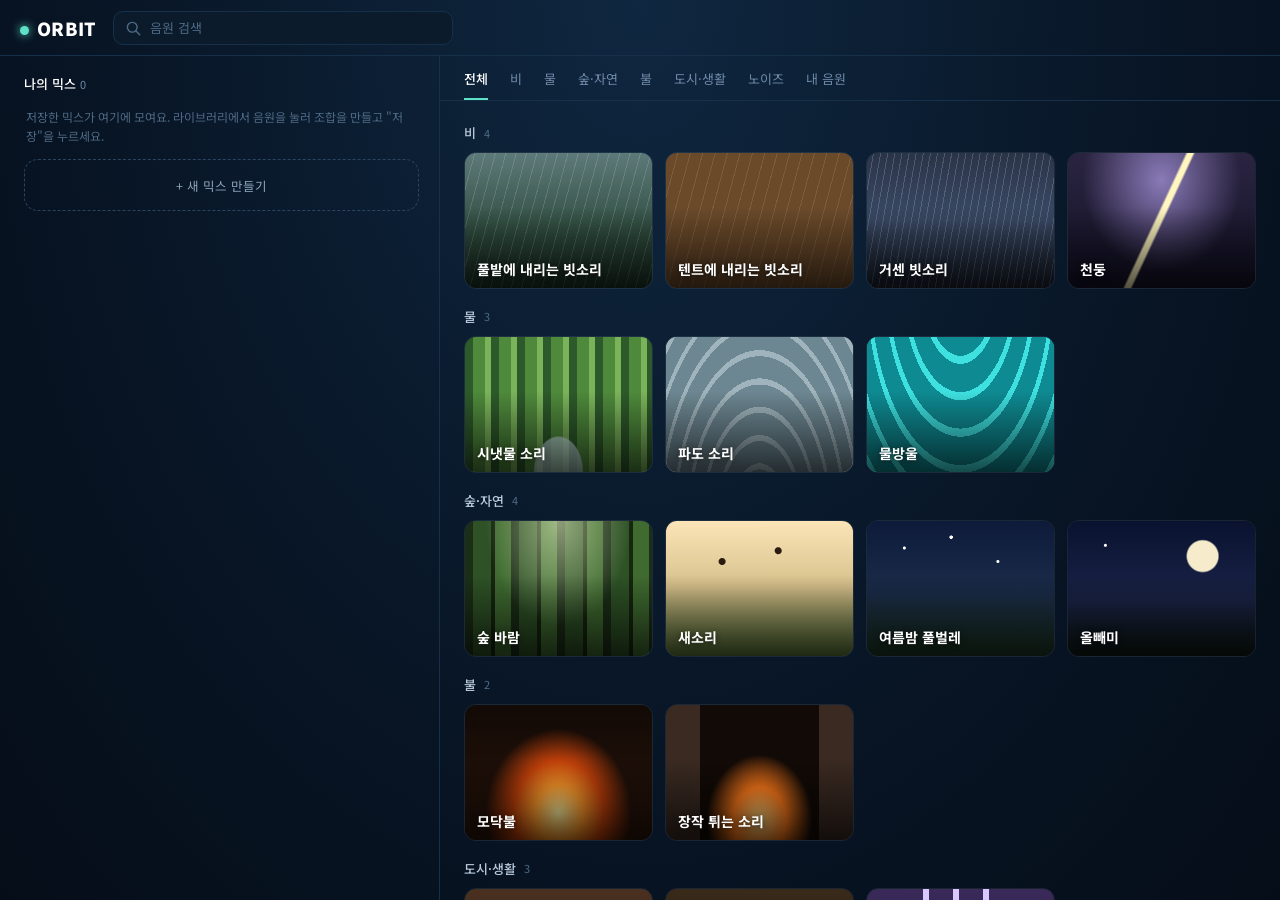
==== index.html @ 10326cd6 "ORBIT 화이트 노이즈 웹앱 첫 버전 라이브러리, 믹서(음원별 볼륨·간격·페이드·음소거), 공간 배치 시트, 믹스 저장·공유, 수면 타이머, 내 음원 올리기, 관리자 페이지, P" ====
<!doctype html>
<html lang="ko">
<head>
<meta charset="utf-8">
<meta name="viewport" content="width=device-width, initial-scale=1, viewport-fit=cover">
<title>ORBIT · 화이트 노이즈</title>
<meta name="description" content="빗소리, 파도, 모닥불 같은 소리를 섞어 나만의 집중·수면용 사운드를 만드는 앱">
<meta name="theme-color" content="#081525">
<link rel="manifest" href="manifest.webmanifest">
<link rel="icon" href="icons/icon.svg" type="image/svg+xml">
<link rel="apple-touch-icon" href="icons/icon-192.png">
<meta name="apple-mobile-web-app-capable" content="yes">
<meta name="apple-mobile-web-app-status-bar-style" content="black-translucent">
<link rel="preconnect" href="https://fonts.googleapis.com">
<link rel="stylesheet" href="https://fonts.googleapis.com/css2?family=Noto+Sans+KR:wght@400;500;700;900&display=swap">
<link rel="stylesheet" href="css/scenes.css">
<link rel="stylesheet" href="css/app.css">
</head>
<body>
<svg width="0" height="0" style="position:absolute" aria-hidden="true">
  <symbol id="v-fixed" viewBox="0 0 24 24"><path d="M3 12h18"/><circle cx="14" cy="12" r="2.6" fill="currentColor" stroke="none"/></symbol>
  <symbol id="v-range" viewBox="0 0 24 24"><path d="M3 5h18M3 19h18" stroke-dasharray="2 2.4"/><path d="M3 12c2.2-4 3.8-4 6 0s3.8 4 6 0 3.8-4 6 0"/></symbol>
  <symbol id="v-full" viewBox="0 0 24 24"><rect x="3.5" y="3.5" width="17" height="17" rx="4"/><circle cx="8.5" cy="8.5" r="1.4" fill="currentColor" stroke="none"/><circle cx="15.5" cy="15.5" r="1.4" fill="currentColor" stroke="none"/><circle cx="15.5" cy="8.5" r="1.4" fill="currentColor" stroke="none"/><circle cx="8.5" cy="15.5" r="1.4" fill="currentColor" stroke="none"/><circle cx="12" cy="12" r="1.4" fill="currentColor" stroke="none"/></symbol>
  <symbol id="i-loop" viewBox="0 0 24 24"><path d="M12 12c-2-2.6-3.5-4-5.5-4a4 4 0 0 0 0 8c2 0 3.5-1.4 5.5-4zm0 0c2 2.6 3.5 4 5.5 4a4 4 0 0 0 0-8c-2 0-3.5 1.4-5.5 4z"/></symbol>
  <symbol id="i-fixed" viewBox="0 0 24 24"><path d="M3 18h18"/><path d="M5 18V8M12 18V8M19 18V8"/></symbol>
  <symbol id="i-range" viewBox="0 0 24 24"><path d="M3 6v12M21 6v12" stroke-dasharray="2 2.4"/><path d="M7 18v-8M10.5 18v-11M16 18v-7"/><path d="M5 18h14"/></symbol>
  <symbol id="i-full" viewBox="0 0 24 24"><path d="M3 7h3.5c3 0 4.5 10 7.5 10H21M3 17h3.5c1.4 0 2.4-2 3.3-4.2M14.2 11.2C15 9 16 7 17.5 7H21"/><path d="M18 4l3 3-3 3M18 14l3 3-3 3"/></symbol>
  <symbol id="f-in" viewBox="0 0 24 24"><path d="M3 19L19 5v14z"/></symbol>
  <symbol id="f-out" viewBox="0 0 24 24"><path d="M5 5l16 14H5z"/></symbol>
  <symbol id="ic-mute" viewBox="0 0 24 24"><path d="M4 9h4l5-4v14l-5-4H4z"/><path d="M17 9l5 6M22 9l-5 6"/></symbol>
  <symbol id="ic-search" viewBox="0 0 24 24"><circle cx="11" cy="11" r="6.5"/><path d="M16 16l5 5"/></symbol>
  <symbol id="ic-list" viewBox="0 0 24 24"><path d="M4 6h16M4 12h16M4 18h10"/></symbol>
</svg>

<header class="top">
  <div class="logo"><i></i>ORBIT</div>
  <label class="search"><svg class="ico"><use href="#ic-search"/></svg><input id="search" type="search" placeholder="음원 검색" autocomplete="off"></label>
</header>
<nav class="pager" id="pager">
  <button data-page="0">나의 믹스</button>
  <button data-page="1" class="on">라이브러리</button>
</nav>
<main id="main">
  <section id="left" class="pane"></section>
  <section id="right" class="pane">
    <div class="tabs" id="tabs"></div>
    <div class="lib" id="lib"></div>
  </section>
</main>
<div id="toast" class="toast" role="status"></div>
<div id="modal" class="modal" hidden></div>
<input type="file" id="file" accept="audio/*" multiple hidden>
<script type="module" src="js/main.js"></script>
</body>
</html>
---- css/scenes.css ----
/* Placeholder artwork drawn with CSS gradients.
   Each sound points to one of these with "scene" in sounds/manifest.json.
   When a sound has an "image", the photo is shown instead. */
.scene{background-color:#1a2a3a;background-size:cover;background-position:center}
.s-rain{background:repeating-linear-gradient(105deg,#ffffff00 0 9px,#ffffff22 9px 10px),linear-gradient(#5d7a7a,#2f4d3f 60%,#1d3326)}
.s-tent{background:repeating-linear-gradient(105deg,#ffffff00 0 11px,#ffffff1a 11px 12px),conic-gradient(from 180deg at 50% 0%,#6b4a2a 0 150deg,#b8c4c0 150deg 210deg,#6b4a2a 210deg)}
.s-storm{background:repeating-linear-gradient(100deg,#ffffff00 0 6px,#ffffff2a 6px 7px),linear-gradient(#2a3448,#3a4a66 50%,#1a2230)}
.s-thunder{background:linear-gradient(115deg,transparent 47%,#fff6c0 48% 50%,transparent 51%),radial-gradient(ellipse at 50% 20%,#8a7ab8,transparent 60%),linear-gradient(#2a2440,#141228)}
.s-stream{background:radial-gradient(ellipse at 50% 100%,#cfe8f0aa 0 18%,transparent 19%),repeating-linear-gradient(90deg,#2d5a2a 0 8px,#4f8a3c 8px 20px,#7bb35a 20px 26px)}
.s-wave{background:repeating-radial-gradient(ellipse at 50% 140%,#9fb4bc 0 3px,#6d8792 3px 14px),linear-gradient(#a9bcc4,#6d8792)}
.s-under{background:repeating-radial-gradient(ellipse at 50% -40%,#3ee0e0 0 4px,#0e8a92 4px 18px),linear-gradient(#18c4c4,#064c5a)}
.s-forest{background:radial-gradient(ellipse at 50% 0%,#f4ffd088,transparent 55%),repeating-linear-gradient(90deg,#1b2f17 0 8px,#2e5226 8px 26px,#16260f 26px 30px,#3f6b30 30px 46px)}
.s-birds{background:radial-gradient(circle at 30% 30%,#2a1a10 0 3px,transparent 4px),radial-gradient(circle at 60% 22%,#2a1a10 0 3px,transparent 4px),linear-gradient(#fbe5b8,#d6c08a 50%,#5b7a3a)}
.s-cricket{background:radial-gradient(circle at 20% 20%,#fff 0 1px,transparent 2px),radial-gradient(circle at 70% 30%,#fff 0 1px,transparent 2px),radial-gradient(circle at 45% 12%,#fff 0 1.5px,transparent 2px),linear-gradient(#0e1a3a,#1b2d4a 55%,#1e3a24)}
.s-night{background:radial-gradient(circle at 72% 26%,#f6eccc 0 9%,transparent 10%),radial-gradient(circle at 20% 18%,#fff 0 1px,transparent 2px),linear-gradient(#0a1230,#1a2448 60%,#0e1a14)}
.s-fire{background:radial-gradient(ellipse at 50% 80%,#fff2a0 0,#ff9a2a 18%,#c0400a 34%,transparent 55%),linear-gradient(#120a06,#2a140a)}
.s-fireplace{background:radial-gradient(ellipse at 50% 85%,#ffd27a 0,#ff7a1a 20%,transparent 40%),linear-gradient(90deg,#3a2a22 0 18%,#120a06 18% 82%,#3a2a22 82%)}
.s-cafe{background:radial-gradient(circle at 20% 30%,#ffcf8a88 0 8px,transparent 10px),radial-gradient(circle at 75% 25%,#ffb36a88 0 12px,transparent 14px),radial-gradient(circle at 55% 45%,#ffe0a888 0 6px,transparent 8px),linear-gradient(#4a3020,#2a1a10)}
.s-clock{background:radial-gradient(circle at 50% 48%,#f2ead8 0 26%,#6a4a2a 27% 30%,transparent 31%),linear-gradient(#3a2a1a,#1a120a)}
.s-chime{background:linear-gradient(90deg,transparent 30%,#d8c8ff 30% 33%,transparent 33% 46%,#d8c8ff 46% 49%,transparent 49% 62%,#d8c8ff 62% 65%,transparent 65%) 0 0/100% 70% no-repeat,linear-gradient(#3a2a5a,#1a1430)}
.s-white{background:repeating-conic-gradient(#ddd 0 25%,#aaa 0 50%) 0 0/3px 3px}
.s-pink{background:repeating-conic-gradient(#e8b4c0 0 25%,#b07a8a 0 50%) 0 0/4px 4px}
.s-brown{background:repeating-conic-gradient(#8a6040 0 25%,#5a3a20 0 50%) 0 0/5px 5px}
.s-mine{background:radial-gradient(circle at 70% 30%,#5ee1c655,transparent 50%),repeating-linear-gradient(90deg,#5ee1c622 0 2px,transparent 2px 9px),linear-gradient(#123a44,#0a1a24)}
---- css/app.css ----
:root{
  --acc:#5ee1c6;--bg:#06101c;--panel:#0b1b2c;--panel2:#0f2236;--line:#16304a;--line2:#2a4560;
  --txt:#dbe7f5;--mut:#6f8aa8;--dim:#4e6a85;--white:#fff;--danger:#ff8a8a;
  --left:440px;
}
*{box-sizing:border-box;margin:0;padding:0}
html,body{height:100%}
body{font-family:'Noto Sans KR',system-ui,-apple-system,'Apple SD Gothic Neo',sans-serif;background:radial-gradient(ellipse at 50% 0%,#0f2740 0,#081525 60%,#050d18 100%) fixed,#050d18;color:var(--txt);-webkit-font-smoothing:antialiased;display:flex;flex-direction:column;height:100dvh;overflow:hidden;-webkit-tap-highlight-color:transparent}
button{font:inherit;color:inherit;background:none;border:none;cursor:pointer}
input{font:inherit;color:inherit}
.ico{width:18px;height:18px;stroke:currentColor;fill:none;stroke-width:1.9;stroke-linecap:round;stroke-linejoin:round;flex:none}
:focus-visible{outline:2px solid var(--acc);outline-offset:2px}

/* header */
.top{height:56px;flex:none;display:flex;align-items:center;gap:16px;padding:0 20px;border-bottom:1px solid var(--line);padding-top:env(safe-area-inset-top)}
.logo{font-weight:900;font-size:18px;color:#fff;letter-spacing:.02em;white-space:nowrap}
.logo i{display:inline-block;width:9px;height:9px;border-radius:50%;background:var(--acc);box-shadow:0 0 10px var(--acc);margin-right:8px;vertical-align:1px}
.search{flex:1;max-width:340px;height:34px;border-radius:10px;background:var(--panel);border:1px solid var(--line);display:flex;align-items:center;gap:8px;padding:0 10px;color:var(--dim)}
.search input{flex:1;min-width:0;background:none;border:none;outline:none;font-size:13px;color:var(--txt)}
.search input::placeholder{color:var(--dim)}

/* layout */
.pager{display:none}
#main{flex:1;min-height:0;display:grid;grid-template-columns:var(--left) 1fr}
.pane{min-height:0;min-width:0;position:relative}
#left{border-right:1px solid var(--line);overflow:hidden}
#right{display:flex;flex-direction:column}

/* library */
.tabs{display:flex;gap:22px;padding:0 24px;border-bottom:1px solid var(--line);overflow-x:auto;scrollbar-width:none;flex:none}
.tabs::-webkit-scrollbar{display:none}
.tabs button{font-size:13px;color:var(--mut);padding:13px 0 10px;border-bottom:2px solid transparent;white-space:nowrap}
.tabs button.on{color:#fff;border-color:var(--acc);font-weight:500}
.lib{flex:1;overflow-y:auto;padding:4px 24px 80px;scroll-behavior:smooth}
.sec{font-size:13px;color:#b8c9db;font-weight:500;margin:18px 0 10px;display:flex;align-items:center;gap:8px;scroll-margin-top:8px}
.sec small{color:var(--dim);font-weight:400;font-size:11px}
.grid{display:grid;grid-template-columns:repeat(auto-fill,minmax(170px,1fr));gap:12px}
.card{aspect-ratio:1.38;border-radius:12px;position:relative;overflow:hidden;border:1px solid #ffffff14;text-align:left;transition:transform .12s}
.card:active{transform:scale(.97)}
.card .art,.card img{position:absolute;inset:0;width:100%;height:100%;object-fit:cover}
.card::after{content:'';position:absolute;inset:0;background:linear-gradient(transparent 40%,#000a);pointer-events:none}
.card .nm{position:absolute;left:12px;right:10px;bottom:10px;font-size:14px;font-weight:700;color:#fff;text-shadow:0 1px 6px #0009;line-height:1.3;z-index:2}
.card.in{outline:2px solid var(--acc);outline-offset:-2px}
.card .ck{position:absolute;right:8px;top:8px;width:22px;height:22px;border-radius:50%;background:var(--acc);color:#06101c;font-size:12px;font-weight:900;display:none;align-items:center;justify-content:center;z-index:3}
.card.in .ck{display:flex}
.card .del{position:absolute;left:8px;top:8px;width:22px;height:22px;border-radius:50%;background:#06101caa;color:#fff;font-size:11px;z-index:3;display:flex;align-items:center;justify-content:center;border:1px solid #fff4}
.card.add{border:1.5px dashed var(--line2);background:var(--panel);display:flex;align-items:center;justify-content:center;flex-direction:column;gap:4px;color:var(--mut);font-size:12px;text-align:center}
.card.add::after{display:none}
.card.add b{font-size:24px;font-weight:300}
.card.loading .nm::after{content:' …'}
.libempty{color:var(--dim);font-size:13px;padding:30px 0}

/* left: mixes */
.mixes{height:100%;overflow-y:auto;padding:18px 20px 30px 24px}
.mixes .hh{display:flex;justify-content:space-between;align-items:center;font-size:13px;color:#fff;font-weight:500;margin-bottom:12px}
.mixes .hh small{color:var(--mut);font-weight:400;font-size:11px}
.mixes .hh button{font-size:12px;color:var(--mut)}
.mixes .hh button.on{color:var(--acc)}
.nowbar{display:flex;align-items:center;gap:10px;padding:10px 12px;border-radius:12px;background:#0f2a30;border:1px solid var(--acc);margin-bottom:14px;font-size:13px;color:#fff;width:100%;text-align:left}
.nowbar .eq{display:flex;gap:2px;align-items:flex-end;height:14px}
.nowbar .eq i{width:3px;background:var(--acc);border-radius:2px;animation:eq 1s infinite ease-in-out}
.nowbar .eq i:nth-child(2){animation-delay:-.3s}.nowbar .eq i:nth-child(3){animation-delay:-.6s}
@keyframes eq{0%,100%{height:4px}50%{height:14px}}
.nowbar span{flex:1;min-width:0;overflow:hidden;text-overflow:ellipsis;white-space:nowrap}
.nowbar small{color:var(--acc);font-size:11px}
.mx{position:relative;height:98px;border-radius:14px;overflow:hidden;margin-bottom:10px;border:1px solid #ffffff14;display:block;width:100%;text-align:left}
.mx .bgl{position:absolute;inset:0}
.mx::after{content:'';position:absolute;inset:0;background:linear-gradient(90deg,#050d18ee 0,#050d18aa 45%,#050d1833 100%)}
.mx .in{position:relative;z-index:2;height:100%;padding:13px 14px;display:flex;flex-direction:column}
.mx b{font-size:15px;color:#fff;font-weight:700;padding-right:60px}
.mx small{font-size:11px;color:#c8d6e6;margin-top:2px}
.mx .ths{margin-top:auto;display:flex}
.mx .ths i{width:24px;height:24px;border-radius:50%;border:2px solid #0b1b2c;margin-left:-7px;display:block}
.mx .ths i:first-child{margin-left:0}
.mx .play{position:absolute;right:14px;top:50%;transform:translateY(-50%);width:42px;height:42px;border-radius:50%;background:#ffffff22;border:1px solid #ffffff55;z-index:3;display:flex;align-items:center;justify-content:center}
.mx .play::after{content:'';border-left:13px solid #fff;border-top:8px solid transparent;border-bottom:8px solid transparent;margin-left:3px}
.mx.last{outline:2px solid var(--acc);outline-offset:-2px}
.mx.last .play{background:var(--acc);border-color:var(--acc)}
.mx.last .play::after{border-left-color:#06101c}
.mx .tag{position:absolute;right:12px;top:8px;z-index:3;font-size:9.5px;color:var(--acc);background:#06101caa;padding:2px 7px;border-radius:999px}
.mx .rm{position:absolute;right:12px;top:50%;transform:translateY(-50%);z-index:4;background:#3a1a1a;color:var(--danger);border:1px solid var(--danger);border-radius:8px;padding:8px 10px;font-size:12px}
.newmix{width:100%;height:52px;border-radius:14px;border:1.5px dashed var(--line2);display:flex;align-items:center;justify-content:center;font-size:12.5px;color:#8ea4bb;margin-top:4px}
.hint{font-size:12px;color:var(--dim);line-height:1.6;margin:14px 2px}

/* left: player */
.player{position:relative;height:100%;overflow:hidden}
.pl-bg{position:absolute;inset:0;transition:opacity .6s}
.pl-bg .scene{position:absolute;inset:-10%;filter:saturate(1.1)}
.pl-bg .shade{position:absolute;inset:0;background:linear-gradient(#050d18aa 0,#050d1844 22%,#050d1888 45%,#050d18ee 100%)}
.pl-in{position:relative;z-index:2;height:100%;display:flex;flex-direction:column;padding:16px 20px 0 24px}
.pl-top{display:flex;align-items:center;gap:8px;flex:none}
.pl-top .sp{flex:1}
.chip{font-size:12px;padding:7px 13px;border-radius:9px;background:#06101c99;color:#fff;border:1px solid #ffffff2a;backdrop-filter:blur(6px);-webkit-backdrop-filter:blur(6px);display:inline-flex;align-items:center;gap:6px}
.chip.w{background:#fff;color:#06101c;font-weight:700;border-color:#fff}
.chip .ico{width:15px;height:15px}
.pl-title{display:flex;align-items:center;gap:14px;margin:16px 0 14px;flex:none}
.pb{width:58px;height:58px;border-radius:50%;background:var(--acc);display:flex;align-items:center;justify-content:center;box-shadow:0 0 30px #5ee1c677;flex:none}
.pb::after{content:'';border-left:18px solid #06101c;border-top:11px solid transparent;border-bottom:11px solid transparent;margin-left:5px}
.pb.on::after{width:16px;height:20px;border:0;border-left:5px solid #06101c;border-right:5px solid #06101c;margin:0;box-sizing:border-box}
.pl-title .ttl{flex:1;min-width:0}
.pl-title .ttl input{width:100%;background:none;border:none;outline:none;font-size:22px;font-weight:700;color:#fff;text-shadow:0 2px 10px #000a;padding:0;border-bottom:1px dashed transparent}
.pl-title .ttl input:focus{border-bottom-color:#ffffff55}
.pl-title .ttl small{display:block;font-size:11.5px;color:#c8d6e6;margin-top:2px}
.pl-title .tm{text-align:right;font-size:10px;color:#c8d6e6;line-height:1.3;flex:none}
.pl-title .tm b{display:block;font-family:'JetBrains Mono',ui-monospace,monospace;font-size:19px;color:#fff;font-weight:500}
.pl-title .tm.off b{font-size:13px;color:#c8d6e6;font-family:inherit}
.tracks{flex:1;overflow-y:auto;padding-bottom:70px;margin:0 -6px;padding-left:6px;padding-right:6px;scrollbar-width:thin}
.pl-empty{font-size:13px;color:#c8d6e6;line-height:1.7;background:#06101c99;border:1px dashed #ffffff33;border-radius:14px;padding:18px;text-align:center;backdrop-filter:blur(6px)}

/* track card */
.k{border-radius:14px;background:#0b1b2ccc;backdrop-filter:blur(8px);-webkit-backdrop-filter:blur(8px);border:1px solid transparent;margin-bottom:8px;overflow:hidden;transition:border-color .2s,box-shadow .2s}
.k.op{border-color:var(--c);box-shadow:0 0 26px color-mix(in srgb,var(--c) 28%,transparent);background:#0b1b2cf2}
.k .hd{position:relative;display:flex;align-items:center;gap:12px;height:52px;padding:0 10px 0 6px;touch-action:pan-y;user-select:none;-webkit-user-select:none;cursor:pointer}
.k .fill{position:absolute;top:0;bottom:0;left:0;background:linear-gradient(90deg,color-mix(in srgb,var(--c) 18%,transparent),color-mix(in srgb,var(--c) 40%,transparent));border-right:2px solid var(--c);pointer-events:none;transition:width .08s,left .08s}
.k .fill::after{content:'';position:absolute;right:-5px;top:50%;width:8px;height:20px;border-radius:4px;background:#fff;transform:translateY(-50%);box-shadow:0 0 8px #0008}
.k .fill.rng{border-left:2px dashed var(--c);border-right-style:dashed;background:color-mix(in srgb,var(--c) 32%,transparent)}
.k .fill.rng::after{display:none}
.k .fill.full{background:repeating-linear-gradient(135deg,color-mix(in srgb,var(--c) 22%,transparent) 0 6px,transparent 6px 12px);border-right:none}
.k .fill.full::after{display:none}
.k .hd>*:not(.fill){position:relative;z-index:1}
.k .th{width:40px;height:40px;border-radius:8px;overflow:hidden;flex:none;position:relative}
.k .th .art,.k .th img{position:absolute;inset:0;width:100%;height:100%;object-fit:cover}
.k .th svg{position:absolute;inset:0;margin:auto;width:20px;height:20px;color:#fff;display:none}
.k.mute .th .art,.k.mute .th img{filter:grayscale(1) brightness(.4)}
.k.mute .th svg{display:block}
.k.mute .fill{background:#ffffff0d;border-color:var(--dim)}
.k.mute .fill::after{background:var(--dim)}
.k.mute .n,.k.mute .iv{opacity:.45}
.k .n{flex:1;min-width:0;font-size:14px;font-weight:500;color:#fff;text-shadow:0 1px 4px #0008;white-space:nowrap;overflow:hidden;text-overflow:ellipsis}
.k .iv{font-size:12px;color:var(--txt);text-align:right;white-space:nowrap}
.k .iv.loop{font-size:18px;color:var(--acc);font-weight:700}
.k .x{color:var(--mut);font-size:13px;width:26px;height:26px;border-radius:50%;display:flex;align-items:center;justify-content:center}
.k .hit{animation:hit .9s}
@keyframes hit{0%{box-shadow:0 0 0 0 var(--c)}100%{box-shadow:0 0 0 10px transparent}}
.k .bdy{padding:4px 14px 14px;border-top:1px solid #ffffff12;cursor:default}
.crow{margin-top:12px}
.rh{display:flex;align-items:center;gap:8px;margin-bottom:10px;min-height:28px}
.rh b{font-size:12.5px;color:#fff;font-weight:500}
.rh .val{margin-left:auto;font-size:12px;color:var(--txt);font-family:'JetBrains Mono',ui-monospace,monospace;padding:3px 6px;border-radius:6px;border:1px dashed transparent}
.rh .val.ed{border-color:#ffffff33;cursor:text}
.rh .val input{width:64px;background:#06101c;border:1px solid var(--acc);border-radius:6px;padding:2px 6px;color:#fff;font-size:12px;text-align:center;outline:none}
.ms{display:flex;gap:2px;background:#06101c;border:1px solid #1a3550;border-radius:8px;padding:2px}
.ms button{width:30px;height:26px;border-radius:6px;display:flex;align-items:center;justify-content:center;color:var(--mut);position:relative}
.ms button .ico{width:17px;height:17px}
.ms button.on{background:#1a3550;color:var(--acc)}
.ms button:hover::after,.ms button:focus-visible::after{content:attr(data-label);position:absolute;left:50%;bottom:calc(100% + 6px);transform:translateX(-50%);font-size:10.5px;color:#06101c;background:#fff;padding:3px 8px;border-radius:6px;white-space:nowrap;font-weight:500;z-index:20;pointer-events:none}
.sl{position:relative;height:26px;touch-action:none;cursor:pointer}
.sl .tr{position:absolute;left:0;right:0;top:11px;height:4px;border-radius:4px;background:#1a3550}
.sl .rg{position:absolute;top:11px;height:4px;border-radius:4px;background:var(--acc)}
.sl .kn{position:absolute;top:13px;width:18px;height:18px;border-radius:50%;background:#fff;transform:translate(-50%,-50%);box-shadow:0 0 0 3px #0b1b2c}
.ticks{position:relative;height:14px;margin-top:2px}
.ticks i{white-space:nowrap;position:absolute;font-style:normal;font-size:9.5px;color:var(--dim);transform:translateX(-50%)}
.ticks i:first-child{transform:none}.ticks i:last-child{transform:translateX(-100%)}
.presets{display:flex;gap:6px;flex-wrap:wrap;margin-top:10px}
.presets button{font-size:11px;padding:5px 10px;border-radius:999px;background:#12263a;color:#8ea4bb}
.presets button.on{background:#0f2a30;color:var(--acc);box-shadow:0 0 0 1px var(--acc) inset}
.note{font-size:11px;color:var(--mut);line-height:1.55}
.fd{display:flex;gap:8px}
.fd>div{flex:1;background:#06101c;border:1px solid #1a3550;border-radius:9px;padding:5px 6px 5px 10px;display:flex;align-items:center;gap:6px;font-size:12px;color:#8ea4bb}
.fd>div .ico{width:17px;height:17px}
.fd b{margin-left:auto;color:#fff;font-weight:500;font-family:'JetBrains Mono',ui-monospace,monospace;font-size:12px;min-width:38px;text-align:center}
.fd button{width:24px;height:24px;border-radius:6px;background:#12263a;color:#fff;font-size:14px}
.foot{display:flex;justify-content:flex-end;margin-top:14px}
.foot button{font-size:12px;color:var(--danger)}

/* spatial sheet */
.sheet{position:absolute;left:0;right:0;bottom:0;height:min(470px,82%);z-index:6;background:radial-gradient(ellipse at 50% 55%,#103050 0,#0b1b2c 70%);border-top:1px solid var(--line2);border-radius:20px 20px 0 0;box-shadow:0 -16px 40px #000a;transform:translateY(calc(100% - 46px));transition:transform .28s cubic-bezier(.2,.8,.2,1);display:flex;flex-direction:column}
.sheet.open{transform:none}
.sheet.drag{transition:none}
.sheet .hdl{height:46px;flex:none;display:flex;flex-direction:column;align-items:center;justify-content:center;gap:5px;touch-action:none;cursor:grab;width:100%}
.sheet .hdl i{width:40px;height:4px;border-radius:4px;background:#3a5a78}
.sheet .hdl span{font-size:11px;color:#8ea4bb;letter-spacing:.06em}
.sheet .sh{display:flex;justify-content:space-between;font-size:11px;color:var(--mut);padding:0 18px}
.radar-wrap{flex:1;min-height:0;display:flex;align-items:center;justify-content:center;padding:12px 18px 18px}
.radar{position:relative;height:100%;max-height:330px;aspect-ratio:1;border-radius:50%;border:1px solid #1a3550;touch-action:none}
.radar::before,.radar::after{content:'';position:absolute;border-radius:50%;border:1px solid #1a3550;left:50%;top:50%;transform:translate(-50%,-50%);pointer-events:none}
.radar::before{width:66%;height:66%}.radar::after{width:33%;height:33%}
.radar .ax{position:absolute;left:50%;top:0;bottom:0;width:1px;background:#12263a}
.radar .ay{position:absolute;top:50%;left:0;right:0;height:1px;background:#12263a}
.radar .lab{position:absolute;font-size:10px;color:var(--dim)}
.radar .me{position:absolute;left:50%;top:50%;width:40px;height:40px;border-radius:50%;background:#0f2740;border:2px solid var(--acc);transform:translate(-50%,-50%);display:flex;align-items:center;justify-content:center;font-size:17px;box-shadow:0 0 30px #5ee1c655;pointer-events:none;z-index:1}
.orb{position:absolute;transform:translate(-50%,-50%);display:flex;flex-direction:column;align-items:center;gap:4px;z-index:2;cursor:grab;touch-action:none}
.orb b{width:42px;height:42px;border-radius:50%;display:block;position:relative;overflow:hidden;border:2px solid var(--c);box-shadow:0 0 22px var(--c)}
.orb b .art,.orb b img{position:absolute;inset:0;width:100%;height:100%;object-fit:cover}
.orb span{font-size:10px;color:var(--txt);background:#06101ccc;padding:1px 7px;border-radius:6px;white-space:nowrap;max-width:90px;overflow:hidden;text-overflow:ellipsis}
.orb.centre b{border-style:dashed;width:58px;height:58px;opacity:.85}
.orb.mute{opacity:.35}
.orb.dragging{cursor:grabbing;z-index:5}

/* toast + modal */
.toast{position:fixed;left:50%;bottom:calc(24px + env(safe-area-inset-bottom));transform:translate(-50%,20px);background:#0b1b2cf2;border:1px solid var(--line2);color:#fff;font-size:13px;padding:11px 18px;border-radius:999px;opacity:0;pointer-events:none;transition:.25s;z-index:50;max-width:90vw;text-align:center;box-shadow:0 10px 30px #000a}
.toast.show{opacity:1;transform:translate(-50%,0)}
.modal{position:fixed;inset:0;background:#000a;z-index:40;display:flex;align-items:center;justify-content:center;padding:20px}
.modal[hidden]{display:none}
.dlg{width:min(380px,100%);background:#0b1b2c;border:1px solid var(--line2);border-radius:18px;padding:20px;box-shadow:0 20px 60px #000c}
.dlg h3{font-size:16px;color:#fff;margin-bottom:6px}
.dlg p{font-size:12.5px;color:var(--mut);line-height:1.6;margin-bottom:14px}
.dlg input[type=text],.dlg input[type=number]{width:100%;background:#06101c;border:1px solid var(--line2);border-radius:10px;padding:10px 12px;color:#fff;font-size:14px;outline:none}
.dlg input:focus{border-color:var(--acc)}
.dlg .chips{display:flex;flex-wrap:wrap;gap:8px;margin-bottom:14px}
.dlg .chips button{padding:8px 14px;border-radius:999px;background:#12263a;color:#dbe7f5;font-size:13px}
.dlg .chips button.on{background:#0f2a30;color:var(--acc);box-shadow:0 0 0 1px var(--acc) inset}
.dlg .row{display:flex;gap:8px;align-items:center}
.dlg .acts{display:flex;justify-content:flex-end;gap:8px;margin-top:16px}
.dlg .acts button{padding:9px 16px;border-radius:10px;font-size:13px;background:#12263a;color:#fff}
.dlg .acts button.pri{background:var(--acc);color:#06101c;font-weight:700}
.dlg .link{word-break:break-all;font-size:11px;color:var(--acc);background:#06101c;border-radius:8px;padding:8px 10px;margin-bottom:6px;font-family:ui-monospace,monospace}

/* ---------- mobile: two swipeable pages ---------- */
@media (max-width:899px){
  .top{height:52px;padding:0 14px;gap:10px}
  .search{max-width:none}
  .pager{display:flex;justify-content:center;gap:18px;flex:none;border-bottom:1px solid var(--line)}
  .pager button{font-size:13px;color:var(--mut);padding:9px 2px 8px;border-bottom:2px solid transparent}
  .pager button.on{color:#fff;border-color:var(--acc);font-weight:500}
  #main{display:flex;overflow-x:auto;overflow-y:hidden;scroll-snap-type:x mandatory;scrollbar-width:none;overscroll-behavior-x:contain}
  #main::-webkit-scrollbar{display:none}
  .pane{flex:0 0 100%;width:100%;scroll-snap-align:start;scroll-snap-stop:always}
  #left{border-right:none}
  .tabs{padding:0 14px;gap:16px}
  .tabs button{font-size:12.5px;padding:10px 0 8px}
  .lib{padding:0 14px 90px}
  .grid{grid-template-columns:repeat(2,1fr);gap:9px}
  .card .nm{font-size:13px}
  .mixes{padding:14px 14px 30px}
  .pl-in{padding:12px 12px 0}
  .pl-title{margin:12px 0}
  .pb{width:48px;height:48px}
  .pl-title .ttl input{font-size:18px}
  .pl-title .tm b{font-size:16px}
  .k .hd{height:48px;gap:10px}
  .k .th{width:36px;height:36px}
  .radar{max-height:280px}
}
@media (min-width:900px) and (max-width:1100px){ :root{--left:390px} }
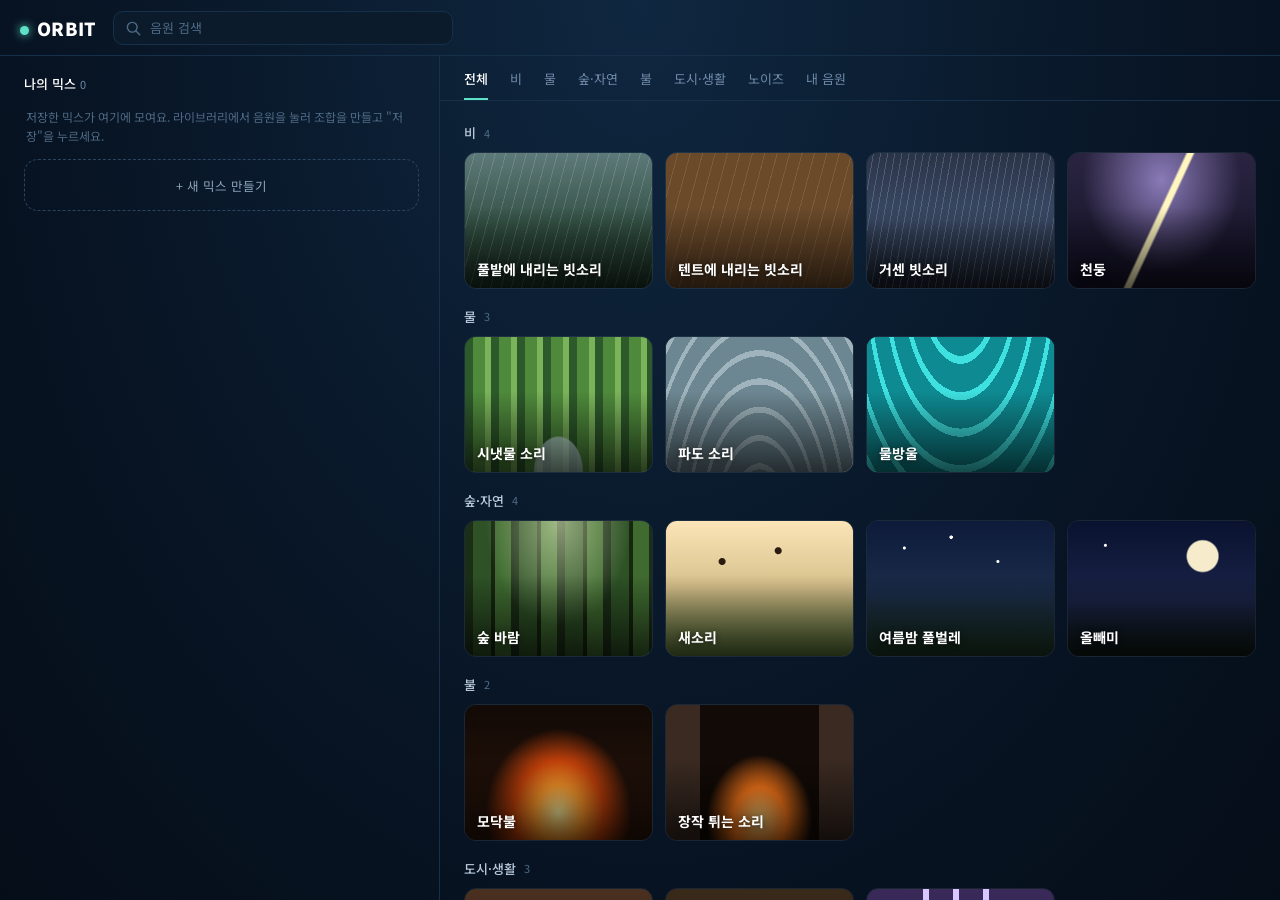
==== commit 9acf1951: "Compact timer dial, timer keeps clock while paused, overall mix volume bar (folded list and now-play" ====
--- a/index.html
+++ b/index.html
@@ -12,8 +12,9 @@
 <meta name="apple-mobile-web-app-capable" content="yes">
 <meta name="apple-mobile-web-app-status-bar-style" content="black-translucent">
 <link rel="preconnect" href="https://fonts.googleapis.com">
-<link rel="stylesheet" href="https://fonts.googleapis.com/css2?family=Noto+Sans+KR:wght@400;500;700;900&display=swap">
+<link rel="stylesheet" href="https://fonts.googleapis.com/css2?family=Noto+Sans+KR:wght@400;500;700;900&family=Inter:wght@500;600;700&display=swap">
 <link rel="stylesheet" href="css/scenes.css">
+<link rel="stylesheet" href="css/landscape.css">
 <link rel="stylesheet" href="css/app.css">
 </head>
 <body>
@@ -27,6 +28,7 @@
   <symbol id="i-full" viewBox="0 0 24 24"><path d="M3 7h3.5c3 0 4.5 10 7.5 10H21M3 17h3.5c1.4 0 2.4-2 3.3-4.2M14.2 11.2C15 9 16 7 17.5 7H21"/><path d="M18 4l3 3-3 3M18 14l3 3-3 3"/></symbol>
   <symbol id="f-in" viewBox="0 0 24 24"><path d="M3 19L19 5v14z"/></symbol>
   <symbol id="f-out" viewBox="0 0 24 24"><path d="M5 5l16 14H5z"/></symbol>
+  <symbol id="ic-vol" viewBox="0 0 24 24"><path d="M4 9h4l5-4v14l-5-4H4z"/><path d="M16.5 9a4.5 4.5 0 0 1 0 6"/></symbol>
   <symbol id="ic-mute" viewBox="0 0 24 24"><path d="M4 9h4l5-4v14l-5-4H4z"/><path d="M17 9l5 6M22 9l-5 6"/></symbol>
   <symbol id="ic-search" viewBox="0 0 24 24"><circle cx="11" cy="11" r="6.5"/><path d="M16 16l5 5"/></symbol>
   <symbol id="ic-list" viewBox="0 0 24 24"><path d="M4 6h16M4 12h16M4 18h10"/></symbol>
--- a/css/landscape.css
+++ b/css/landscape.css
@@ -0,0 +1,186 @@
+/* Layered flat landscape (js/landscape.js). Colours come from the mode classes. */
+.ls,.ls-rain{position:absolute;inset:0;width:100%;height:100%;display:block;pointer-events:none}
+.ls *{transition:fill 1.6s ease,stop-color 1.6s ease,opacity 1.2s ease,stroke 1.6s ease}
+
+/* ---------- palettes ---------- */
+.ls.day{--sk1:#a8dce4;--sk2:#d4efec;--sk3:#f3f7e6;--hg:#fffbe6;--og:#fff7d6;--orb:#fffaf0;--crater:#fffaf0;
+  --m1:#bcdcd9;--m1s:#7fb0ad;--m2:#93c8bd;--m2s:#5e9f94;--snow:#f6fbf9;--snowo:1;--hz:#e8f4ef;
+  --fA:#5fa792;--g1:#93d08a;--fB:#3f8c6c;--g2:#68b46d;--gt:#4f9c5a;--t1:#4f9f72;--t2:#2c6c53;--bu1:#58a865;--bu2:#7cc276;
+  --w1:#9fe0dc;--w2:#5fb6bb;--wl:#effcfa;--cw:#ffffff;--cs:#d9eaee;--clo:1;--staro:0;--fog:#f2f8f6}
+.ls.night{--sk1:#05161e;--sk2:#0e434b;--sk3:#3f9a8d;--hg:#9ff0d4;--og:#d8f5e8;--orb:#f2f4e4;--crater:#dfe6d6;
+  --m1:#3f8d86;--m1s:#2b6d69;--m2:#2c716d;--m2s:#1f5856;--snow:#a4dccf;--snowo:.4;--hz:#3d958a;
+  --fA:#1e5756;--g1:#18484a;--fB:#123b3d;--g2:#0f3336;--gt:#164446;--t1:#174a4b;--t2:#0c2d2f;--bu1:#123c3e;--bu2:#1a4d4e;
+  --w1:#3f9f96;--w2:#22706d;--wl:#b0f3e4;--cw:#2f6d72;--cs:#23565c;--clo:.45;--staro:1;--fog:#5ba59a}
+.ls.day.grey{--sk1:#8c9fa8;--sk2:#b3c3c6;--sk3:#d3dcda;--hg:#eef2f0;--og:#ffffff;--orb:#e7ecea;
+  --m1:#a6b8b8;--m1s:#869c9d;--m2:#82a09e;--m2s:#668584;--snow:#e7eded;--hz:#c9d4d3;
+  --fA:#557f75;--g1:#76a57e;--fB:#3e6c5b;--g2:#5c8f66;--gt:#4c7f58;--t1:#40775f;--t2:#2a5546;--bu1:#4f8560;--bu2:#679a71;
+  --w1:#9bbabc;--w2:#6e979a;--wl:#dde9e9;--cw:#c3cdd0;--cs:#a7b4b8;--fog:#e3eaea}
+.ls.night.grey{--sk1:#040d12;--sk2:#112c35;--sk3:#2b5258;--hg:#4f8584;--og:#a7c6c0;--orb:#c9d3cf;
+  --m1:#2d5457;--m1s:#213f41;--m2:#21423f;--m2s:#163231;--snow:#6f9893;--hz:#2b4f54;
+  --fA:#153636;--g1:#13353a;--fB:#0e2b2c;--g2:#0b2427;--gt:#123234;--t1:#123a3b;--t2:#0a2526;
+  --w1:#2f6f6c;--w2:#1d4c4b;--wl:#7fbab2;--cw:#1c363c;--cs:#142a2f;--staro:.12;--fog:#3b5f63}
+
+.ls .sk1{stop-color:var(--sk1)}.ls .sk2{stop-color:var(--sk2)}.ls .sk3{stop-color:var(--sk3)}
+.ls .hg{stop-color:var(--hg)}.ls .og{stop-color:var(--og)}.ls .hz{stop-color:var(--hz)}
+.ls .w1{stop-color:var(--w1)}.ls .w2{stop-color:var(--w2)}
+.ls .orbc{fill:var(--orb)}.ls .crater{fill:var(--crater);opacity:0}
+.ls.night .crater{opacity:.6}
+.ls.grey .orb{opacity:.2}
+.ls .stars{opacity:var(--staro)}
+.ls .star{fill:#fff}
+.ls .star.tw{animation:ls-tw 3.5s ease-in-out infinite}
+.ls .clouds{opacity:var(--clo)}
+.ls .cw{fill:var(--cw)}.ls .cs{fill:var(--cs)}
+.ls .cl{animation:ls-drift 50s ease-in-out infinite alternate}
+.ls .m1{fill:var(--m1)}.ls .m1s{fill:var(--m1s);opacity:.75}
+.ls .m2{fill:var(--m2)}.ls .m2s{fill:var(--m2s);opacity:.7}
+.ls .snow{fill:var(--snow);opacity:var(--snowo)}
+.ls .fA{fill:var(--fA)}.ls .fB{fill:var(--fB)}
+.ls .g0,.ls .g1{fill:var(--g1)}.ls .g2{fill:var(--g2)}
+.ls .gt{fill:var(--gt)}.ls .gt2{fill:var(--t1)}
+.ls .t1{fill:var(--t1)}.ls .t2{fill:var(--t2)}
+.ls .bu1{fill:var(--bu1)}.ls .bu2{fill:var(--bu2)}
+.ls .refl{fill:var(--m2);opacity:.28}
+.ls .wv path,.ls .wl{stroke:var(--wl);stroke-width:2.4;stroke-linecap:round;fill:none;opacity:.75}
+.ls .wv{animation:ls-wave 7s ease-in-out infinite alternate}
+.ls .shadow{fill:#000;opacity:.16}
+
+/* ---------- switchable layers ---------- */
+.ls [data-l]{opacity:0}
+.ls [data-l].on{opacity:1}
+.ls [data-l].dim{opacity:.3}
+
+.ls .stormcloud path{fill:#52646d;opacity:.9}.ls .stormcloud .sc2{fill:#3e4f58}
+.ls.night .stormcloud path{fill:#0f1f26}.ls.night .stormcloud .sc2{fill:#0a161b}
+.ls .bolt .flash{fill:#fff;opacity:0}
+.ls .bolt .blg{opacity:0}
+.ls .bolt .bl{fill:#fff8d0}.ls .bolt .bl.blur{fill:#e9f0ff}
+.ls .bolt.go .flash{animation:ls-flash 1.2s ease-out}
+.ls .bolt.go .blg{animation:ls-bolt 1.2s ease-out}
+
+.ls .fog{fill:var(--fog);opacity:.55}
+.ls .fog.f2{opacity:.4}
+.ls .mist g{animation:ls-fog 18s ease-in-out infinite alternate}
+
+.ls .pud{fill:var(--w2);opacity:.85}
+.ls .rp{fill:none;stroke:var(--wl);stroke-width:1.6;animation:ls-ripple 2.4s ease-out infinite}
+.ls .ripple.go .rp{animation:ls-ripple 2s ease-out}
+
+/* cabin */
+.ls .wall{fill:#a8724c}.ls .logs{stroke:#8a5c3c;stroke-width:2}.ls .gable{fill:#8e5d3f}
+.ls .roof{fill:#5a3b2c}.ls .chim{fill:#7d5a48}.ls .chimc{fill:#5a3b2c}.ls .door{fill:#5b3a2a}.ls .knob{fill:#e7c27a}
+.ls .win{fill:#ffd57a}.ls .frame{stroke:#7a4f36;stroke-width:2.4}
+.ls .wglow{opacity:0}
+.ls.night .wglow,.ls.grey .wglow{opacity:1}
+.ls.night .wall{fill:#4a3428}.ls.night .gable{fill:#3c2a20}.ls.night .roof{fill:#22160f}.ls.night .door{fill:#1e130d}.ls.night .chim{fill:#33241b}.ls.night .logs{stroke:#3a281e}
+.ls .smoke circle{fill:#eef3f4;opacity:.5;animation:ls-smoke 7s ease-in-out infinite}
+.ls.night .smoke circle{fill:#7d9a9b}
+.ls .smoke circle:nth-child(2){animation-delay:-2.3s}.ls .smoke circle:nth-child(3){animation-delay:-4.6s}
+
+/* tent */
+.ls .tentb{fill:#f0ae5a}.ls .tents{fill:#d68a3e}.ls .tento{fill:#6a4022}.ls .tentf{fill:#f6c47d}.ls .tentp{fill:#6a4022}
+.ls .tline{stroke:#e9dcc4;stroke-width:1.2;opacity:.7}
+.ls.night .tentb{fill:#b56c32}.ls.night .tents{fill:#8f5226}.ls.night .tento{fill:#ffd27a}.ls.night .tentf{fill:#c57a3c}
+.ls.grey .tento{fill:#ffcf7a}
+
+/* campfire */
+.ls .stones ellipse{fill:#8a949a}.ls.night .stones ellipse{fill:#3a4a4f}
+.ls .log{stroke:#6b4429;stroke-width:10;stroke-linecap:round}.ls .logend{fill:#c99a6a}
+.ls .fl1{fill:#ff7a2f;transform-origin:330px 922px;animation:ls-flick .6s ease-in-out infinite alternate}
+.ls .fl2{fill:#ffa63c;transform-origin:330px 918px;animation:ls-flick .45s ease-in-out infinite alternate-reverse}
+.ls .fl3{fill:#ffe48a;transform-origin:330px 912px;animation:ls-flick .3s ease-in-out infinite alternate}
+.ls .glow{animation:ls-glow 1.8s ease-in-out infinite alternate}
+.ls .spark{fill:#ffd27a;animation:ls-spark 3.2s ease-out infinite;opacity:0}
+
+/* chime, owl, birds, flowers, grass, fireflies, aurora */
+.ls .br{stroke:#5d4636;stroke-width:6;stroke-linecap:round;fill:none}
+.ls.night .br{stroke:#0e2627}
+.ls .leaf{fill:var(--t1)}
+.ls .sw{transform-origin:110px 600px;animation:ls-sway 3.2s ease-in-out infinite alternate}
+.ls .str{stroke:#cbbd95;stroke-width:1.2}.ls .cap{stroke:#8a6a3a;stroke-width:5;stroke-linecap:round}
+.ls .bar{fill:#e2cf90}.ls .paper{fill:#f5f0e2}
+.ls .owb{fill:#6b4b34}.ls .owbelly{fill:#a07a58}.ls .eyer{fill:#3a281c}.ls .eye{fill:#ffd166}.ls .pupil{fill:#1a120c}.ls .beak{fill:#e0a54a}
+.ls.night .owb{fill:#2a2a26}.ls.night .owbelly{fill:#4a4438}.ls.night .eyer{fill:#151513}
+.ls .ow{transform-origin:500px 690px;animation:ls-owl 9s ease-in-out infinite}
+.ls .birds path{fill:#2f5960;transform-origin:0 0;animation:ls-flap .9s ease-in-out infinite alternate}
+.ls.night .birds path{fill:#cfe8e3}
+.ls .birds{animation:ls-fly 34s ease-in-out infinite alternate}
+.ls .fw0{fill:#ffffff}.ls .fw1{fill:#ffb6c4}.ls .fw2{fill:#ffd166}.ls .fwc{fill:#f3b53d}.ls .stem{stroke:var(--t1);stroke-width:1.5}
+.ls.night .flowers{filter:brightness(.45)}
+.ls .fly{animation:ls-fly2 4s ease-in-out infinite alternate}
+.ls.day .fireflies.on{opacity:.3}
+.ls .au{animation:ls-aur 10s ease-in-out infinite alternate}.ls .au2{animation-duration:14s}
+.ls.day .aurora.on{opacity:.45}
+
+.ls-rain{z-index:0}
+
+@keyframes ls-tw{50%{opacity:.25}}
+@keyframes ls-drift{to{transform:translateX(var(--dx))}}
+@keyframes ls-wave{to{transform:translateX(16px)}}
+@keyframes ls-flash{0%{opacity:0}6%{opacity:.6}14%{opacity:.08}22%{opacity:.45}100%{opacity:0}}
+@keyframes ls-bolt{0%{opacity:0}5%{opacity:1}35%{opacity:.9}100%{opacity:0}}
+@keyframes ls-ripple{from{rx:6px;ry:1.5px;opacity:1}to{rx:64px;ry:12px;opacity:0}}
+@keyframes ls-smoke{0%{transform:translateY(14px) scale(.6);opacity:0}30%{opacity:.5}100%{transform:translate(18px,-46px) scale(1.4);opacity:0}}
+@keyframes ls-flick{to{transform:scale(.93,1.07) skewX(2deg)}}
+@keyframes ls-glow{to{opacity:.7}}
+@keyframes ls-spark{0%{opacity:0;transform:translate(0,0)}15%{opacity:1}100%{opacity:0;transform:translate(12px,-90px)}}
+@keyframes ls-sway{to{transform:rotate(5deg)}}
+@keyframes ls-owl{0%,40%,100%{transform:rotate(0)}45%,60%{transform:rotate(-8deg)}}
+@keyframes ls-flap{to{transform:scaleY(.35)}}
+@keyframes ls-fly{to{transform:translate(70px,-40px)}}
+@keyframes ls-fly2{to{transform:translate(8px,-16px);opacity:.2}}
+@keyframes ls-fog{to{transform:translateX(40px)}}
+@keyframes ls-aur{to{transform:translateX(-30px) scaleY(1.15)}}
+
+/* ---------- painted pictures (art/) ---------- */
+.pl-bg{container-type:size}
+.lsx{position:absolute;inset:0;overflow:hidden}
+.lsx .stage{position:absolute;left:50%;bottom:0;transform:translateX(-50%);width:max(100cqw,calc(100cqh * 941 / 1672));aspect-ratio:941/1672}
+.lsx .bg{position:absolute;inset:0;width:100%;height:100%;object-fit:cover;opacity:0;transition:opacity 1.6s ease}
+.lsx .bg.on{opacity:1}
+.lsx .bg[data-bg="day"]{opacity:1}
+.lsx .prop{position:absolute;object-fit:fill;opacity:0;transition:opacity 1.2s ease,filter 1.6s ease;pointer-events:none}
+.lsx .prop.on{opacity:1}.lsx .prop.dim{opacity:.3}
+.lsx.m-night .prop{filter:brightness(.42) saturate(.75) hue-rotate(12deg)}
+.lsx.m-rain .prop{filter:brightness(.82) saturate(.7)}
+.lsx.m-dusk .prop{filter:brightness(.68) saturate(.85) hue-rotate(-6deg)}
+.lsx.wet .bg[data-bg="night"]{filter:brightness(.75) saturate(.7)}
+.lsx .cloudp{-webkit-mask-image:linear-gradient(#000 70%,transparent);mask-image:linear-gradient(#000 70%,transparent);animation:ls-cloudp 30s ease-in-out infinite alternate}
+.lsx.m-night .cloudp,.lsx.m-dusk .cloudp{filter:brightness(.55) saturate(.7)}
+.lsx .stage>svg.ls{position:absolute;inset:0;width:100%;height:100%}
+.lsx .ls-rain{position:absolute;inset:0;width:100%;height:100%}
+/* lake glints */
+.lsx .shimmer{position:absolute;left:0;right:0;top:67.5%;height:8%;pointer-events:none}
+.lsx .shimmer i{position:absolute;height:2px;border-radius:2px;background:linear-gradient(90deg,transparent,rgba(255,255,255,.45),transparent);opacity:0;animation:ls-glint 5s ease-in-out infinite}
+.lsx .shimmer i:nth-child(1){left:12%;width:22%;top:12%;animation-delay:0s}
+.lsx .shimmer i:nth-child(2){left:55%;width:26%;top:30%;animation-delay:1.3s}
+.lsx .shimmer i:nth-child(3){left:30%;width:18%;top:52%;animation-delay:2.4s}
+.lsx .shimmer i:nth-child(4){left:62%;width:14%;top:70%;animation-delay:3.3s}
+.lsx .shimmer i:nth-child(5){left:8%;width:16%;top:84%;animation-delay:4.1s}
+.lsx.m-night .shimmer i{background:linear-gradient(90deg,transparent,rgba(230,240,255,.8),transparent)}
+.lsx.m-night .shimmer i:nth-child(2),.lsx.m-night .shimmer i:nth-child(4){left:52%}
+/* the code-drawn scenery is replaced by the pictures; only the small animated props stay */
+.ls.img>:not(.L):not(defs){display:none}
+.ls.img .fireflies,.ls.img .flowers,.ls.img .grass{transform:translateY(0)}
+@keyframes ls-cloudp{to{transform:translateX(6%)}}
+@keyframes ls-glint{0%,100%{opacity:0;transform:translateX(-10px)}50%{opacity:.7;transform:translateX(10px)}}
+.lsx.waves .shimmer i{height:3px;animation-duration:2.6s;background:linear-gradient(90deg,transparent,rgba(255,255,255,.8),transparent)}
+
+/* props placed at random */
+.lsx .prop.rnd img{position:absolute;inset:0;width:100%;height:100%;object-fit:fill}
+.lsx .prop.rnd.flip{transform:scaleX(-1)}
+.lsx .prop.rnd{filter:none!important}
+.lsx .prop.rnd img{transition:filter 1.6s}
+.lsx.m-night .prop.rnd img{filter:brightness(.42) saturate(.75) hue-rotate(12deg)}
+.lsx.m-rain .prop.rnd img{filter:brightness(.82) saturate(.7)}
+.lsx.m-dusk .prop.rnd img{filter:brightness(.68) saturate(.85) hue-rotate(-6deg)}
+.lsx .rings{position:absolute;left:50%;top:52%;width:0;height:0}
+.lsx .rings i{position:absolute;left:0;top:0;border:2px solid rgba(255,255,255,.75);border-radius:50%;width:0;height:0;opacity:0;animation:ls-ring 3.2s ease-out infinite}
+.lsx .rings i:nth-child(2){animation-delay:1.1s;left:-60px;top:6px}
+.lsx .rings i:nth-child(3){animation-delay:2.2s;left:50px;top:-4px}
+.lsx .rings.go i:first-child{animation:ls-ring 1.6s ease-out}
+.lsx .lamp{position:absolute;left:60%;top:42%;width:55%;aspect-ratio:1;transform:translate(-50%,-50%);border-radius:50%;background:radial-gradient(rgba(255,200,110,.45),rgba(255,170,70,.12) 40%,transparent 68%);opacity:0;transition:opacity 1.6s;mix-blend-mode:screen;animation:ls-lamp 3s ease-in-out infinite alternate}
+.lsx.m-night .lamp,.lsx.m-dusk .lamp,.lsx.m-rain .lamp{opacity:1}
+@keyframes ls-ring{0%{width:0;height:0;margin:0;opacity:.9}100%{width:90px;height:22px;margin:-11px 0 0 -45px;opacity:0}}
+@keyframes ls-lamp{to{filter:brightness(1.15)}}
+@media (prefers-reduced-motion:reduce){.ls *,.lsx *{animation:none!important}}
--- a/css/app.css
+++ b/css/app.css
@@ -35,7 +35,8 @@
 .sec{font-size:13px;color:#b8c9db;font-weight:500;margin:18px 0 10px;display:flex;align-items:center;gap:8px;scroll-margin-top:8px}
 .sec small{color:var(--dim);font-weight:400;font-size:11px}
 .grid{display:grid;grid-template-columns:repeat(auto-fill,minmax(170px,1fr));gap:12px}
-.card{aspect-ratio:1.38;border-radius:12px;position:relative;overflow:hidden;border:1px solid #ffffff14;text-align:left;transition:transform .12s}
+.card{aspect-ratio:1.38;border-radius:12px;position:relative;overflow:hidden;border:1px solid #ffffff14;text-align:left;transition:transform .18s,box-shadow .18s}
+@media (hover:hover){.card:hover{transform:translateY(-4px);box-shadow:0 12px 26px #000b,0 3px 8px #0007}}
 .card:active{transform:scale(.97)}
 .card .art,.card img{position:absolute;inset:0;width:100%;height:100%;object-fit:cover}
 .card::after{content:'';position:absolute;inset:0;background:linear-gradient(transparent 40%,#000a);pointer-events:none}
@@ -56,14 +57,16 @@
 .mixes .hh small{color:var(--mut);font-weight:400;font-size:11px}
 .mixes .hh button{font-size:12px;color:var(--mut)}
 .mixes .hh button.on{color:var(--acc)}
-.nowbar{display:flex;align-items:center;gap:10px;padding:10px 12px;border-radius:12px;background:#0f2a30;border:1px solid var(--acc);margin-bottom:14px;font-size:13px;color:#fff;width:100%;text-align:left}
+.nowbar{padding:10px 12px 6px;border-radius:12px;background:#0f2a30;border:1px solid var(--acc);margin-bottom:14px}
+.nowbar .nb{display:flex;align-items:center;gap:10px;font-size:13px;color:#fff;width:100%;text-align:left}
 .nowbar .eq{display:flex;gap:2px;align-items:flex-end;height:14px}
 .nowbar .eq i{width:3px;background:var(--acc);border-radius:2px;animation:eq 1s infinite ease-in-out}
 .nowbar .eq i:nth-child(2){animation-delay:-.3s}.nowbar .eq i:nth-child(3){animation-delay:-.6s}
 @keyframes eq{0%,100%{height:4px}50%{height:14px}}
-.nowbar span{flex:1;min-width:0;overflow:hidden;text-overflow:ellipsis;white-space:nowrap}
-.nowbar small{color:var(--acc);font-size:11px}
-.mx{position:relative;height:98px;border-radius:14px;overflow:hidden;margin-bottom:10px;border:1px solid #ffffff14;display:block;width:100%;text-align:left}
+.nowbar .nb span{text-align:left;flex:1;min-width:0;overflow:hidden;text-overflow:ellipsis;white-space:nowrap}
+.nowbar .nb small{color:var(--acc);font-size:11px}
+.mx{position:relative;height:98px;border-radius:14px;overflow:hidden;margin-bottom:10px;border:1px solid #ffffff14;display:block;width:100%;text-align:left;cursor:pointer;transition:transform .18s,box-shadow .18s}
+@media (hover:hover){.mx:hover{transform:translateY(-3px);box-shadow:0 12px 26px #000b,0 3px 8px #0007}}
 .mx .bgl{position:absolute;inset:0}
 .mx::after{content:'';position:absolute;inset:0;background:linear-gradient(90deg,#050d18ee 0,#050d18aa 45%,#050d1833 100%)}
 .mx .in{position:relative;z-index:2;height:100%;padding:13px 14px;display:flex;flex-direction:column}
@@ -72,12 +75,16 @@
 .mx .ths{margin-top:auto;display:flex}
 .mx .ths i{width:24px;height:24px;border-radius:50%;border:2px solid #0b1b2c;margin-left:-7px;display:block}
 .mx .ths i:first-child{margin-left:0}
-.mx .play{position:absolute;right:14px;top:50%;transform:translateY(-50%);width:42px;height:42px;border-radius:50%;background:#ffffff22;border:1px solid #ffffff55;z-index:3;display:flex;align-items:center;justify-content:center}
+.mx .pc{position:absolute;right:14px;top:50%;transform:translateY(-50%);z-index:3}
+.mx .play{position:relative;width:42px;height:42px;border-radius:50%;background:#ffffff22;border:1px solid #ffffff55;z-index:3;display:flex;align-items:center;justify-content:center}
 .mx .play::after{content:'';border-left:13px solid #fff;border-top:8px solid transparent;border-bottom:8px solid transparent;margin-left:3px}
 .mx.last{outline:2px solid var(--acc);outline-offset:-2px}
 .mx.last .play{background:var(--acc);border-color:var(--acc)}
 .mx.last .play::after{border-left-color:#06101c}
-.mx .tag{position:absolute;right:12px;top:8px;z-index:3;font-size:9.5px;color:var(--acc);background:#06101caa;padding:2px 7px;border-radius:999px}
+.mx .play:hover{transform:scale(1.06)}
+.mx .play.on::after{width:12px;height:14px;border:0;border-left:4px solid #fff;border-right:4px solid #fff;margin:0;box-sizing:border-box}
+.mx.last .play.on::after{border-color:#06101c}
+.mx .tag{position:absolute;left:50%;top:calc(100% + 5px);transform:translateX(-50%);white-space:nowrap;font-size:9.5px;color:var(--acc);background:#06101caa;padding:2px 7px;border-radius:999px}
 .mx .rm{position:absolute;right:12px;top:50%;transform:translateY(-50%);z-index:4;background:#3a1a1a;color:var(--danger);border:1px solid var(--danger);border-radius:8px;padding:8px 10px;font-size:12px}
 .newmix{width:100%;height:52px;border-radius:14px;border:1.5px dashed var(--line2);display:flex;align-items:center;justify-content:center;font-size:12.5px;color:#8ea4bb;margin-top:4px}
 .hint{font-size:12px;color:var(--dim);line-height:1.6;margin:14px 2px}
@@ -86,14 +93,26 @@
 .player{position:relative;height:100%;overflow:hidden}
 .pl-bg{position:absolute;inset:0;transition:opacity .6s}
 .pl-bg .scene{position:absolute;inset:-10%;filter:saturate(1.1)}
-.pl-bg .shade{position:absolute;inset:0;background:linear-gradient(#050d18aa 0,#050d1844 22%,#050d1888 45%,#050d18ee 100%)}
+.pl-bg .shade{position:absolute;inset:0;background:linear-gradient(#050d18cc 0,#050d1866 30%,#050d1800 62%,#050d1800 88%,#050d1866 100%)}
 .pl-in{position:relative;z-index:2;height:100%;display:flex;flex-direction:column;padding:16px 20px 0 24px}
 .pl-top{display:flex;align-items:center;gap:8px;flex:none}
 .pl-top .sp{flex:1}
 .chip{font-size:12px;padding:7px 13px;border-radius:9px;background:#06101c99;color:#fff;border:1px solid #ffffff2a;backdrop-filter:blur(6px);-webkit-backdrop-filter:blur(6px);display:inline-flex;align-items:center;gap:6px}
 .chip.w{background:#fff;color:#06101c;font-weight:700;border-color:#fff}
 .chip .ico{width:15px;height:15px}
-.pl-title{display:flex;align-items:center;gap:14px;margin:16px 0 14px;flex:none}
+.pl-title{display:flex;align-items:center;gap:14px;margin:16px 0 14px;flex:none;position:relative;z-index:8}
+.tpop{position:absolute;right:-6px;top:calc(100% + 6px);width:112px;background:#0b1b2cf5;border:1px solid var(--line2);border-radius:12px;padding:8px 8px 8px;box-shadow:0 14px 30px #000b;backdrop-filter:blur(10px);-webkit-backdrop-filter:blur(10px);animation:tpop .22s cubic-bezier(.2,.8,.2,1)}
+@keyframes tpop{from{opacity:0;transform:translateY(-6px)}}
+.wheels{position:relative;display:flex;justify-content:center;gap:2px;height:78px}
+.wheels .band{position:absolute;left:0;right:0;top:26px;height:26px;border-radius:7px;background:#ffffff12;border:1px solid #ffffff1c;pointer-events:none}
+.wh{position:relative;width:30px;height:78px;overflow-y:scroll;scroll-snap-type:y mandatory;scrollbar-width:none;padding:26px 0;-webkit-mask:linear-gradient(transparent,#000 35%,#000 65%,transparent);mask:linear-gradient(transparent,#000 35%,#000 65%,transparent);cursor:ns-resize}
+.wh::-webkit-scrollbar{display:none}
+.wh b{display:block;height:26px;line-height:26px;text-align:center;scroll-snap-align:center;font-family:Inter,system-ui,sans-serif;font-variant-numeric:tabular-nums;font-size:11px;font-weight:600;color:#6f8aa8;transition:color .15s,font-size .15s;cursor:pointer}
+.wh b.on{font-size:15px;font-weight:700;color:#fff}
+.wl{display:flex;justify-content:center;gap:2px;margin-top:2px}.wl span{width:30px;text-align:center;font-size:9.5px;color:var(--mut)}
+.tpop .acts{display:flex;gap:5px;margin-top:7px}
+.tpop .acts button{flex:1;padding:6px 0;border-radius:8px;font-size:11px;background:#12263a;color:#c8d6e6}
+.tpop .acts .pri{background:var(--acc);color:#06101c;font-weight:700}
 .pb{width:58px;height:58px;border-radius:50%;background:var(--acc);display:flex;align-items:center;justify-content:center;box-shadow:0 0 30px #5ee1c677;flex:none}
 .pb::after{content:'';border-left:18px solid #06101c;border-top:11px solid transparent;border-bottom:11px solid transparent;margin-left:5px}
 .pb.on::after{width:16px;height:20px;border:0;border-left:5px solid #06101c;border-right:5px solid #06101c;margin:0;box-sizing:border-box}
@@ -102,13 +121,48 @@
 .pl-title .ttl input:focus{border-bottom-color:#ffffff55}
 .pl-title .ttl small{display:block;font-size:11.5px;color:#c8d6e6;margin-top:2px}
 .pl-title .tm{text-align:right;font-size:10px;color:#c8d6e6;line-height:1.3;flex:none}
-.pl-title .tm b{display:block;font-family:'JetBrains Mono',ui-monospace,monospace;font-size:19px;color:#fff;font-weight:500}
+.pl-title .tm b{display:block;font-family:Inter,system-ui,sans-serif;font-variant-numeric:tabular-nums;letter-spacing:.02em;font-size:20px;color:#fff;font-weight:600}
 .pl-title .tm.off b{font-size:13px;color:#c8d6e6;font-family:inherit}
-.tracks{flex:1;overflow-y:auto;padding-bottom:70px;margin:0 -6px;padding-left:6px;padding-right:6px;scrollbar-width:thin}
+.tracks{flex:1;overflow-y:auto;padding-bottom:70px;margin:0 -11px 0 -6px;padding-left:6px;padding-right:5px;padding-top:2px;scrollbar-gutter:stable}
+/* thin bar scrollbar; its space is always kept so the cards never change width */
+.tracks::-webkit-scrollbar{width:6px}
+.tracks::-webkit-scrollbar-track{background:transparent}
+.tracks::-webkit-scrollbar-thumb{background:#ffffff38;border-radius:3px}
+.tracks::-webkit-scrollbar-thumb:hover{background:#ffffff66}
+@supports (-moz-appearance:none){.tracks{scrollbar-width:thin;scrollbar-color:#ffffff38 transparent}}
 .pl-empty{font-size:13px;color:#c8d6e6;line-height:1.7;background:#06101c99;border:1px dashed #ffffff33;border-radius:14px;padding:18px;text-align:center;backdrop-filter:blur(6px)}
 
 /* track card */
-.k{border-radius:14px;background:#0b1b2ccc;backdrop-filter:blur(8px);-webkit-backdrop-filter:blur(8px);border:1px solid transparent;margin-bottom:8px;overflow:hidden;transition:border-color .2s,box-shadow .2s}
+.k{border-radius:14px;background:#0b1b2ccc;backdrop-filter:blur(8px);-webkit-backdrop-filter:blur(8px);border:1px solid transparent;margin-bottom:8px;overflow:hidden;transition:border-color .2s,box-shadow .2s;box-shadow:0 1px 1px #000c}
+.k:hover{border-color:color-mix(in srgb,var(--c) 70%,transparent)}
+/* see-through until pointed at (or opened for settings) */
+.k{opacity:.72;transition:border-color .2s,box-shadow .2s,opacity .2s}
+.k:hover,.k.op,.k.sw{opacity:1}
+.chev{width:12px;height:12px;fill:none;stroke:currentColor;stroke-width:1.8;stroke-linecap:round;stroke-linejoin:round;flex:none;transition:transform .28s cubic-bezier(.2,.8,.2,1)}
+.tbar{flex:none;display:flex;align-items:center;gap:8px;width:100%;height:16px;margin:-6px 0 6px;color:#c8d6e6aa;filter:drop-shadow(0 1px 3px #000a)}
+.tbar i{flex:1;height:2px;border-radius:2px;background:#ffffff2e;transition:background .2s}
+.tbar:hover{color:#fff}.tbar:hover i{background:#ffffff66}
+.tbar.off .chev{transform:rotate(180deg)}
+/* the list folds up into the bar, like the spatial sheet */
+.tracks{transition:clip-path .28s cubic-bezier(.2,.8,.2,1),transform .28s cubic-bezier(.2,.8,.2,1),opacity .28s,visibility 0s;clip-path:inset(-6px -20px -6px -20px);transform-origin:top}
+/* overall volume: shown when the list is folded, and on the now-playing bar */
+.mvol{display:flex;align-items:center;gap:12px;color:#fff;font-size:12.5px;height:0;opacity:0;overflow:hidden;flex:none;transition:height .28s cubic-bezier(.2,.8,.2,1),opacity .28s;filter:drop-shadow(0 1px 3px #0009)}
+.mvol.on{height:36px;opacity:1}
+.mvol .ico{width:19px;height:19px}
+.mvol .sl{flex:1}
+.mvol .sl .tr{background:#ffffff40}
+.mvol .sl .kn{width:16px;height:16px;box-shadow:0 1px 4px #0008}
+.mvol .mv{min-width:38px;text-align:right;font-family:Inter,system-ui,sans-serif;font-variant-numeric:tabular-nums}
+.nowbar .mvol{height:30px;margin-top:4px;filter:none}
+.tracks.off{clip-path:inset(-6px -20px 100% -20px);transform:translateY(-14px);opacity:0;visibility:hidden;pointer-events:none;transition:clip-path .28s cubic-bezier(.2,.8,.2,1),transform .28s cubic-bezier(.2,.8,.2,1),opacity .28s,visibility 0s .28s}
+.k{position:relative}
+.k .hd{z-index:1;transition:transform .2s ease;-webkit-touch-callout:none}
+.k.drag .hd{transition:none}
+.k .swdel{position:absolute;left:0;top:0;width:76px;height:52px;background:var(--danger);color:#06101c;font-size:13px;font-weight:700;display:none}
+.k.sw .swdel{display:block}
+.k.sw .hd{background:#0b1b2c}
+.k.sw.open .hd{transform:translateX(76px)}
+@media (hover:none),(pointer:coarse){.k .x{display:none}}
 .k.op{border-color:var(--c);box-shadow:0 0 26px color-mix(in srgb,var(--c) 28%,transparent);background:#0b1b2cf2}
 .k .hd{position:relative;display:flex;align-items:center;gap:12px;height:52px;padding:0 10px 0 6px;touch-action:pan-y;user-select:none;-webkit-user-select:none;cursor:pointer}
 .k .fill{position:absolute;top:0;bottom:0;left:0;background:linear-gradient(90deg,color-mix(in srgb,var(--c) 18%,transparent),color-mix(in srgb,var(--c) 40%,transparent));border-right:2px solid var(--c);pointer-events:none;transition:width .08s,left .08s}
@@ -129,16 +183,19 @@
 .k .n{flex:1;min-width:0;font-size:14px;font-weight:500;color:#fff;text-shadow:0 1px 4px #0008;white-space:nowrap;overflow:hidden;text-overflow:ellipsis}
 .k .iv{font-size:12px;color:var(--txt);text-align:right;white-space:nowrap}
 .k .iv.loop{font-size:18px;color:var(--acc);font-weight:700}
-.k .x{color:var(--mut);font-size:13px;width:26px;height:26px;border-radius:50%;display:flex;align-items:center;justify-content:center}
+.k .x{color:var(--mut);font-size:13px;width:26px;height:26px;border-radius:50%;display:flex;align-items:center;justify-content:center;transition:opacity .15s}
+.k .x:hover{color:#fff;background:#ffffff1a}
+/* delete button only on hover (touch screens have no hover, so it stays there) */
+@media (hover:hover){.k .x{opacity:0;pointer-events:none}.k:hover .x,.k.op .x,.k .x:focus-visible{opacity:1;pointer-events:auto}}
 .k .hit{animation:hit .9s}
 @keyframes hit{0%{box-shadow:0 0 0 0 var(--c)}100%{box-shadow:0 0 0 10px transparent}}
 .k .bdy{padding:4px 14px 14px;border-top:1px solid #ffffff12;cursor:default}
 .crow{margin-top:12px}
 .rh{display:flex;align-items:center;gap:8px;margin-bottom:10px;min-height:28px}
 .rh b{font-size:12.5px;color:#fff;font-weight:500}
-.rh .val{margin-left:auto;font-size:12px;color:var(--txt);font-family:'JetBrains Mono',ui-monospace,monospace;padding:3px 6px;border-radius:6px;border:1px dashed transparent}
-.rh .val.ed{border-color:#ffffff33;cursor:text}
-.rh .val input{width:64px;background:#06101c;border:1px solid var(--acc);border-radius:6px;padding:2px 6px;color:#fff;font-size:12px;text-align:center;outline:none}
+.rh .val,.fr .val{margin-left:auto;font-size:12px;color:var(--txt);font-family:'JetBrains Mono',ui-monospace,monospace;padding:3px 6px;border-radius:6px;border:1px dashed transparent}
+.rh .val.ed,.fr .val.ed{border-color:#ffffff33;cursor:text}
+.rh .val input,.fr .val input{width:64px;background:#06101c;border:1px solid var(--acc);border-radius:6px;padding:2px 6px;color:#fff;font-size:12px;text-align:center;outline:none}
 .ms{display:flex;gap:2px;background:#06101c;border:1px solid #1a3550;border-radius:8px;padding:2px}
 .ms button{width:30px;height:26px;border-radius:6px;display:flex;align-items:center;justify-content:center;color:var(--mut);position:relative}
 .ms button .ico{width:17px;height:17px}
@@ -151,9 +208,17 @@
 .ticks{position:relative;height:14px;margin-top:2px}
 .ticks i{white-space:nowrap;position:absolute;font-style:normal;font-size:9.5px;color:var(--dim);transform:translateX(-50%)}
 .ticks i:first-child{transform:none}.ticks i:last-child{transform:translateX(-100%)}
-.presets{display:flex;gap:6px;flex-wrap:wrap;margin-top:10px}
-.presets button{font-size:11px;padding:5px 10px;border-radius:999px;background:#12263a;color:#8ea4bb}
-.presets button.on{background:#0f2a30;color:var(--acc);box-shadow:0 0 0 1px var(--acc) inset}
+/* interval area keeps one height whatever the mode, so nothing below jumps */
+.ib{height:44px}
+.ib .note{padding-top:4px}
+.fds{display:flex;gap:10px}
+.fr{flex:1;min-width:0;display:flex;align-items:center;gap:6px;font-size:12px;color:#8ea4bb;background:#06101c;border:1px solid #1a3550;border-radius:9px;padding:2px 4px 2px 8px}
+.fr .ico{width:16px;height:16px}
+.fr>span:not(.val){flex:none}
+.fr .sl{flex:1;min-width:30px;margin:0 9px}
+.fr .val{margin-left:0;flex:none;padding:3px 4px;text-align:right}
+.fr .val input{width:44px}
+.fnote{margin-top:4px}
 .note{font-size:11px;color:var(--mut);line-height:1.55}
 .fd{display:flex;gap:8px}
 .fd>div{flex:1;background:#06101c;border:1px solid #1a3550;border-radius:9px;padding:5px 6px 5px 10px;display:flex;align-items:center;gap:6px;font-size:12px;color:#8ea4bb}
@@ -169,7 +234,8 @@
 .sheet.drag{transition:none}
 .sheet .hdl{height:46px;flex:none;display:flex;flex-direction:column;align-items:center;justify-content:center;gap:5px;touch-action:none;cursor:grab;width:100%}
 .sheet .hdl i{width:40px;height:4px;border-radius:4px;background:#3a5a78}
-.sheet .hdl span{font-size:11px;color:#8ea4bb;letter-spacing:.06em}
+.sheet .hdl span{font-size:11px;color:#8ea4bb;letter-spacing:.06em;display:flex;align-items:center;gap:5px}
+.sheet.open .hdl .chev{transform:rotate(180deg)}
 .sheet .sh{display:flex;justify-content:space-between;font-size:11px;color:var(--mut);padding:0 18px}
 .radar-wrap{flex:1;min-height:0;display:flex;align-items:center;justify-content:center;padding:12px 18px 18px}
 .radar{position:relative;height:100%;max-height:330px;aspect-ratio:1;border-radius:50%;border:1px solid #1a3550;touch-action:none}
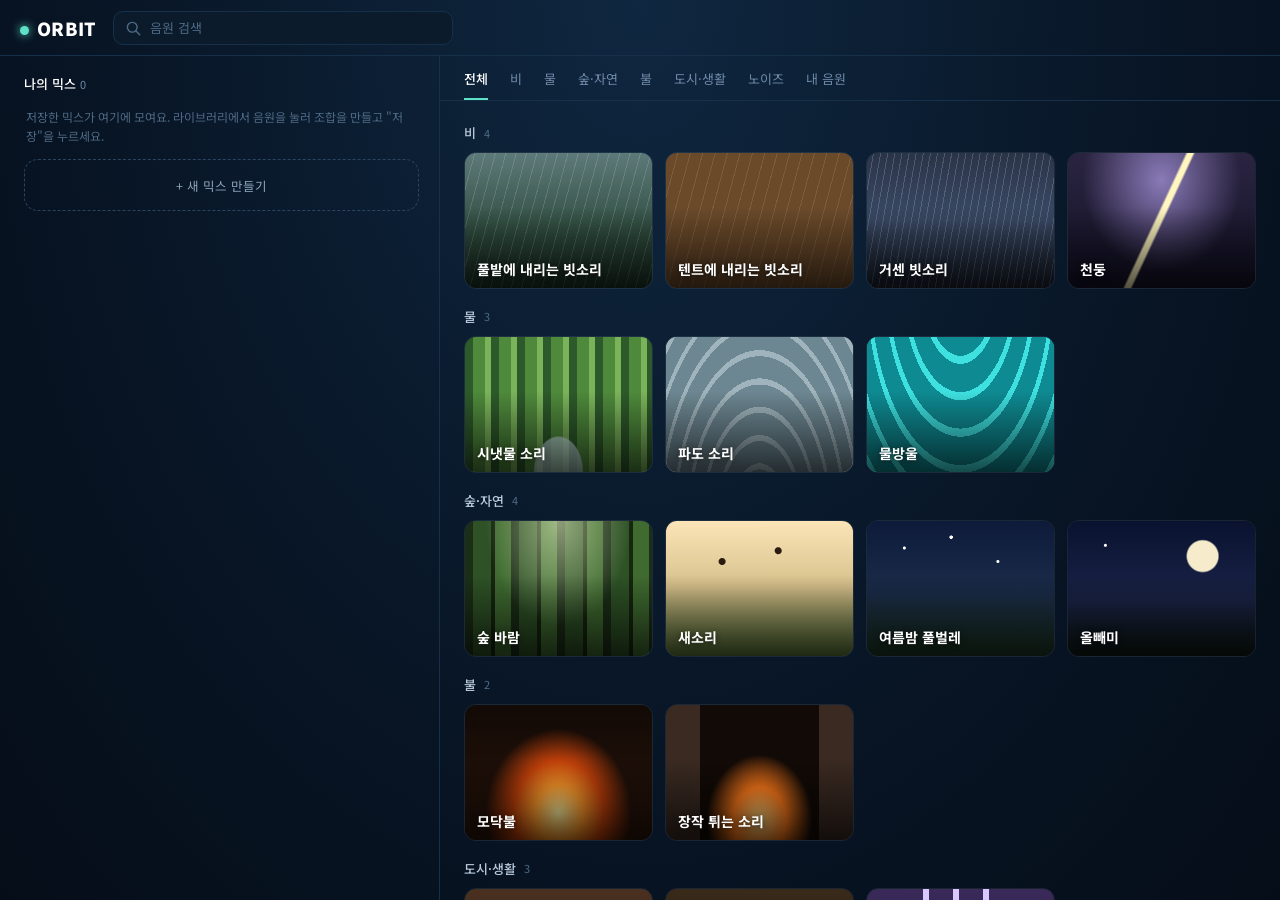
==== commit e18e5195: "Slider thumbs 12/8px without halo; overall volume icon follows level and toggles mute Co-Authored-By" ====
--- a/index.html
+++ b/index.html
@@ -28,7 +28,8 @@
   <symbol id="i-full" viewBox="0 0 24 24"><path d="M3 7h3.5c3 0 4.5 10 7.5 10H21M3 17h3.5c1.4 0 2.4-2 3.3-4.2M14.2 11.2C15 9 16 7 17.5 7H21"/><path d="M18 4l3 3-3 3M18 14l3 3-3 3"/></symbol>
   <symbol id="f-in" viewBox="0 0 24 24"><path d="M3 19L19 5v14z"/></symbol>
   <symbol id="f-out" viewBox="0 0 24 24"><path d="M5 5l16 14H5z"/></symbol>
-  <symbol id="ic-vol" viewBox="0 0 24 24"><path d="M4 9h4l5-4v14l-5-4H4z"/><path d="M16.5 9a4.5 4.5 0 0 1 0 6"/></symbol>
+  <symbol id="ic-vol" viewBox="0 0 24 24"><path d="M4 9h4l5-4v14l-5-4H4z"/><path d="M16.5 10a2.8 2.8 0 0 1 0 4"/><path d="M19 7.5a6.5 6.5 0 0 1 0 9"/></symbol>
+  <symbol id="ic-vol1" viewBox="0 0 24 24"><path d="M4 9h4l5-4v14l-5-4H4z"/><path d="M16.5 10a2.8 2.8 0 0 1 0 4"/></symbol>
   <symbol id="ic-mute" viewBox="0 0 24 24"><path d="M4 9h4l5-4v14l-5-4H4z"/><path d="M17 9l5 6M22 9l-5 6"/></symbol>
   <symbol id="ic-search" viewBox="0 0 24 24"><circle cx="11" cy="11" r="6.5"/><path d="M16 16l5 5"/></symbol>
   <symbol id="ic-list" viewBox="0 0 24 24"><path d="M4 6h16M4 12h16M4 18h10"/></symbol>
--- a/css/app.css
+++ b/css/app.css
@@ -148,10 +148,12 @@
 /* overall volume: shown when the list is folded, and on the now-playing bar */
 .mvol{display:flex;align-items:center;gap:12px;color:#fff;font-size:12.5px;height:0;opacity:0;overflow:hidden;flex:none;transition:height .28s cubic-bezier(.2,.8,.2,1),opacity .28s;filter:drop-shadow(0 1px 3px #0009)}
 .mvol.on{height:36px;opacity:1}
+.mvol .mvi{display:flex;align-items:center;justify-content:center;width:26px;height:26px;margin-left:-4px;border-radius:7px;color:#fff;flex:none}
+.mvol .mvi:hover{background:#ffffff1c}
 .mvol .ico{width:19px;height:19px}
 .mvol .sl{flex:1}
 .mvol .sl .tr{background:#ffffff40}
-.mvol .sl .kn{width:16px;height:16px;box-shadow:0 1px 4px #0008}
+.mvol .sl .kn{width:12px;height:12px;box-shadow:0 1px 4px #0008}
 .mvol .mv{min-width:38px;text-align:right;font-family:Inter,system-ui,sans-serif;font-variant-numeric:tabular-nums}
 .nowbar .mvol{height:30px;margin-top:4px;filter:none}
 .tracks.off{clip-path:inset(-6px -20px 100% -20px);transform:translateY(-14px);opacity:0;visibility:hidden;pointer-events:none;transition:clip-path .28s cubic-bezier(.2,.8,.2,1),transform .28s cubic-bezier(.2,.8,.2,1),opacity .28s,visibility 0s .28s}
@@ -205,6 +207,19 @@
 .sl .tr{position:absolute;left:0;right:0;top:11px;height:4px;border-radius:4px;background:#1a3550}
 .sl .rg{position:absolute;top:11px;height:4px;border-radius:4px;background:var(--acc)}
 .sl .kn{position:absolute;top:13px;width:18px;height:18px;border-radius:50%;background:#fff;transform:translate(-50%,-50%);box-shadow:0 0 0 3px #0b1b2c}
+/* hover: thumb grows a little with a soft halo, track brightens */
+.sl .kn{transition:transform .15s,box-shadow .15s}
+.sl .tr{transition:background .15s}
+/* thumb sizes: volume / interval 12px, fades 8px, overall volume 12px */
+[data-sl="vol"] .kn,[data-sl="int"] .kn{width:12px;height:12px;box-shadow:0 0 0 2px #0b1b2c}
+.fr .sl .kn{width:8px;height:8px;box-shadow:0 0 0 2px #0b1b2c}
+@media (hover:hover){
+  .sl:hover .tr{background:#24486a}
+  .sl:hover .kn{transform:translate(-50%,-50%) scale(1.25)}
+  .mvol .sl:hover .tr{background:#ffffff66}
+  .k .hd:hover .fill::after{width:10px;height:24px}
+}
+.k .fill::after{transition:width .15s,height .15s,box-shadow .15s}
 .ticks{position:relative;height:14px;margin-top:2px}
 .ticks i{white-space:nowrap;position:absolute;font-style:normal;font-size:9.5px;color:var(--dim);transform:translateX(-50%)}
 .ticks i:first-child{transform:none}.ticks i:last-child{transform:translateX(-100%)}
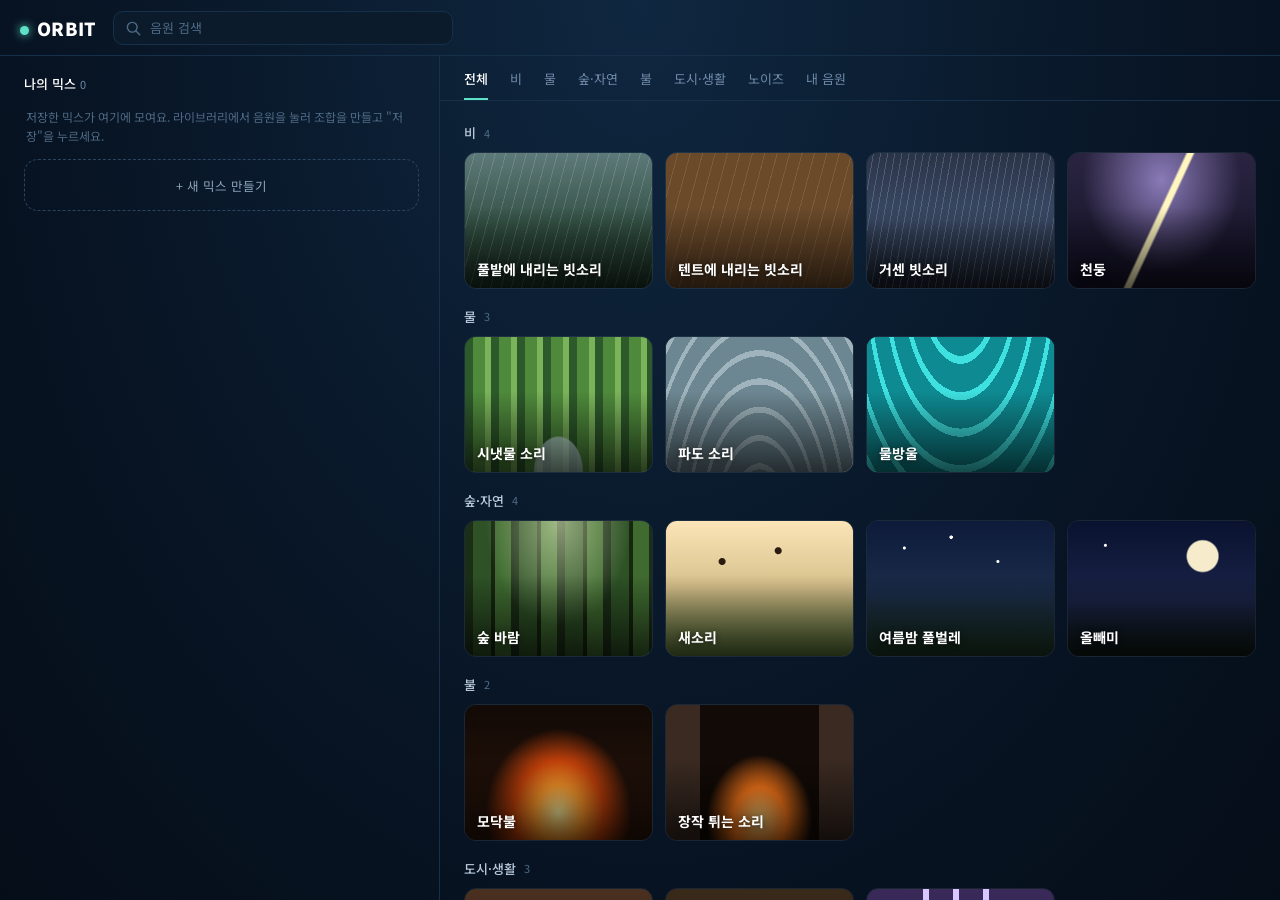
==== commit ab35d7c6: "Sound videos: card hover preview, video/photo player background with picker and crop focus, full scr" ====
--- a/index.html
+++ b/index.html
@@ -32,6 +32,9 @@
   <symbol id="ic-vol1" viewBox="0 0 24 24"><path d="M4 9h4l5-4v14l-5-4H4z"/><path d="M16.5 10a2.8 2.8 0 0 1 0 4"/></symbol>
   <symbol id="ic-mute" viewBox="0 0 24 24"><path d="M4 9h4l5-4v14l-5-4H4z"/><path d="M17 9l5 6M22 9l-5 6"/></symbol>
   <symbol id="ic-search" viewBox="0 0 24 24"><circle cx="11" cy="11" r="6.5"/><path d="M16 16l5 5"/></symbol>
+  <symbol id="ic-image" viewBox="0 0 24 24"><rect x="3.5" y="5" width="17" height="14" rx="2.5"/><circle cx="9" cy="10" r="1.6"/><path d="M4 17l5-4.5 3.5 3 3-2.5 4.5 4"/></symbol>
+  <symbol id="ic-full" viewBox="0 0 24 24"><path d="M4 9V4h5M20 9V4h-5M4 15v5h5M20 15v5h-5"/></symbol>
+  <symbol id="ic-shrink" viewBox="0 0 24 24"><path d="M9 4v5H4M15 4v5h5M9 20v-5H4M15 20v-5h5"/></symbol>
   <symbol id="ic-list" viewBox="0 0 24 24"><path d="M4 6h16M4 12h16M4 18h10"/></symbol>
 </svg>
 
--- a/css/app.css
+++ b/css/app.css
@@ -39,6 +39,8 @@
 @media (hover:hover){.card:hover{transform:translateY(-4px);box-shadow:0 12px 26px #000b,0 3px 8px #0007}}
 .card:active{transform:scale(.97)}
 .card .art,.card img{position:absolute;inset:0;width:100%;height:100%;object-fit:cover}
+.card video.pv{position:absolute;inset:0;width:100%;height:100%;object-fit:cover;opacity:0;transition:opacity .35s;pointer-events:none}
+.card video.pv.on{opacity:1}
 .card::after{content:'';position:absolute;inset:0;background:linear-gradient(transparent 40%,#000a);pointer-events:none}
 .card .nm{position:absolute;left:12px;right:10px;bottom:10px;font-size:14px;font-weight:700;color:#fff;text-shadow:0 1px 6px #0009;line-height:1.3;z-index:2}
 .card.in{outline:2px solid var(--acc);outline-offset:-2px}
@@ -63,7 +65,7 @@
 .nowbar .eq i{width:3px;background:var(--acc);border-radius:2px;animation:eq 1s infinite ease-in-out}
 .nowbar .eq i:nth-child(2){animation-delay:-.3s}.nowbar .eq i:nth-child(3){animation-delay:-.6s}
 @keyframes eq{0%,100%{height:4px}50%{height:14px}}
-.nowbar .nb span{text-align:left;flex:1;min-width:0;overflow:hidden;text-overflow:ellipsis;white-space:nowrap}
+.nowbar .nb span:not(.eq){text-align:left;flex:1;min-width:0;overflow:hidden;text-overflow:ellipsis;white-space:nowrap}
 .nowbar .nb small{color:var(--acc);font-size:11px}
 .mx{position:relative;height:98px;border-radius:14px;overflow:hidden;margin-bottom:10px;border:1px solid #ffffff14;display:block;width:100%;text-align:left;cursor:pointer;transition:transform .18s,box-shadow .18s}
 @media (hover:hover){.mx:hover{transform:translateY(-3px);box-shadow:0 12px 26px #000b,0 3px 8px #0007}}
@@ -71,6 +73,8 @@
 .mx::after{content:'';position:absolute;inset:0;background:linear-gradient(90deg,#050d18ee 0,#050d18aa 45%,#050d1833 100%)}
 .mx .in{position:relative;z-index:2;height:100%;padding:13px 14px;display:flex;flex-direction:column}
 .mx b{font-size:15px;color:#fff;font-weight:700;padding-right:60px}
+.mx .mxname{font-size:15px;font-weight:700;color:#fff;background:#06101c99;border:1px dashed #ffffff55;border-radius:6px;padding:2px 6px;margin:-3px 0 0 -7px;width:calc(100% - 70px);outline:none}
+.mx .mxname:focus{border-color:var(--acc);border-style:solid}
 .mx small{font-size:11px;color:#c8d6e6;margin-top:2px}
 .mx .ths{margin-top:auto;display:flex}
 .mx .ths i{width:24px;height:24px;border-radius:50%;border:2px solid #0b1b2c;margin-left:-7px;display:block}
@@ -93,12 +97,15 @@
 .player{position:relative;height:100%;overflow:hidden}
 .pl-bg{position:absolute;inset:0;transition:opacity .6s}
 .pl-bg .scene{position:absolute;inset:-10%;filter:saturate(1.1)}
-.pl-bg .shade{position:absolute;inset:0;background:linear-gradient(#050d18cc 0,#050d1866 30%,#050d1800 62%,#050d1800 88%,#050d1866 100%)}
+.pl-bg .media{position:absolute;inset:0;width:100%;height:100%;object-fit:cover;opacity:0;transition:opacity .8s;z-index:1}
+.pl-bg .media.on{opacity:1}
+.pl-bg .shade{z-index:2;position:absolute;inset:0;background:linear-gradient(#050d18cc 0,#050d1866 30%,#050d1800 62%,#050d1800 88%,#050d1866 100%)}
 .pl-in{position:relative;z-index:2;height:100%;display:flex;flex-direction:column;padding:16px 20px 0 24px}
 .pl-top{display:flex;align-items:center;gap:8px;flex:none}
 .pl-top .sp{flex:1}
 .chip{font-size:12px;padding:7px 13px;border-radius:9px;background:#06101c99;color:#fff;border:1px solid #ffffff2a;backdrop-filter:blur(6px);-webkit-backdrop-filter:blur(6px);display:inline-flex;align-items:center;gap:6px}
-.chip.w{background:#fff;color:#06101c;font-weight:700;border-color:#fff}
+.chip.w{background:#fff;color:#06101c;font-weight:700;border-color:#fff;position:relative}
+.chip.w.dirty::after{content:'';position:absolute;right:-3px;top:-3px;width:9px;height:9px;border-radius:50%;background:var(--acc);box-shadow:0 0 0 2px #0b1b2c}
 .chip .ico{width:15px;height:15px}
 .pl-title{display:flex;align-items:center;gap:14px;margin:16px 0 14px;flex:none;position:relative;z-index:8}
 .tpop{position:absolute;right:-6px;top:calc(100% + 6px);width:112px;background:#0b1b2cf5;border:1px solid var(--line2);border-radius:12px;padding:8px 8px 8px;box-shadow:0 14px 30px #000b;backdrop-filter:blur(10px);-webkit-backdrop-filter:blur(10px);animation:tpop .22s cubic-bezier(.2,.8,.2,1)}
@@ -165,7 +172,7 @@
 .k.sw .hd{background:#0b1b2c}
 .k.sw.open .hd{transform:translateX(76px)}
 @media (hover:none),(pointer:coarse){.k .x{display:none}}
-.k.op{border-color:var(--c);box-shadow:0 0 26px color-mix(in srgb,var(--c) 28%,transparent);background:#0b1b2cf2}
+.k.op{border-color:var(--c);box-shadow:0 1px 1px #000c;background:#0b1b2cf2}
 .k .hd{position:relative;display:flex;align-items:center;gap:12px;height:52px;padding:0 10px 0 6px;touch-action:pan-y;user-select:none;-webkit-user-select:none;cursor:pointer}
 .k .fill{position:absolute;top:0;bottom:0;left:0;background:linear-gradient(90deg,color-mix(in srgb,var(--c) 18%,transparent),color-mix(in srgb,var(--c) 40%,transparent));border-right:2px solid var(--c);pointer-events:none;transition:width .08s,left .08s}
 .k .fill::after{content:'';position:absolute;right:-5px;top:50%;width:8px;height:20px;border-radius:4px;background:#fff;transform:translateY(-50%);box-shadow:0 0 8px #0008}
@@ -195,9 +202,10 @@
 .crow{margin-top:12px}
 .rh{display:flex;align-items:center;gap:8px;margin-bottom:10px;min-height:28px}
 .rh b{font-size:12.5px;color:#fff;font-weight:500}
-.rh .val,.fr .val{margin-left:auto;font-size:12px;color:var(--txt);font-family:'JetBrains Mono',ui-monospace,monospace;padding:3px 6px;border-radius:6px;border:1px dashed transparent}
-.rh .val.ed,.fr .val.ed{border-color:#ffffff33;cursor:text}
-.rh .val input,.fr .val input{width:64px;background:#06101c;border:1px solid var(--acc);border-radius:6px;padding:2px 6px;color:#fff;font-size:12px;text-align:center;outline:none}
+.rh .val,.fr .val{margin-left:auto;display:inline-flex;align-items:center;justify-content:flex-end;gap:3px;height:24px;font-size:12px;color:var(--txt);font-family:Inter,system-ui,sans-serif;font-variant-numeric:tabular-nums;padding:0 6px;border-radius:6px;white-space:nowrap}
+.rh .val.ed,.fr .val.ed{cursor:text}
+@media (hover:hover){.rh .val.ed:hover,.fr .val.ed:hover{background:#ffffff12}}
+.rh .val input,.fr .val input{width:34px;height:20px;background:#06101c;border:1px solid var(--acc);border-radius:5px;padding:0 3px;color:#fff;font:inherit;text-align:center;outline:none}
 .ms{display:flex;gap:2px;background:#06101c;border:1px solid #1a3550;border-radius:8px;padding:2px}
 .ms button{width:30px;height:26px;border-radius:6px;display:flex;align-items:center;justify-content:center;color:var(--mut);position:relative}
 .ms button .ico{width:17px;height:17px}
@@ -229,10 +237,10 @@
 .fds{display:flex;gap:10px}
 .fr{flex:1;min-width:0;display:flex;align-items:center;gap:6px;font-size:12px;color:#8ea4bb;background:#06101c;border:1px solid #1a3550;border-radius:9px;padding:2px 4px 2px 8px}
 .fr .ico{width:16px;height:16px}
-.fr>span:not(.val){flex:none}
+.fr>span:not(.val){flex:none;width:24px}
 .fr .sl{flex:1;min-width:30px;margin:0 9px}
-.fr .val{margin-left:0;flex:none;padding:3px 4px;text-align:right}
-.fr .val input{width:44px}
+.fr .val{margin-left:0;flex:none;width:50px;padding:0 4px}
+.fr .val input{width:26px}
 .fnote{margin-top:4px}
 .note{font-size:11px;color:var(--mut);line-height:1.55}
 .fd{display:flex;gap:8px}
@@ -314,3 +322,28 @@
   .radar{max-height:280px}
 }
 @media (min-width:900px) and (max-width:1100px){ :root{--left:390px} }
+
+/* background picker */
+.chip.ic{padding:7px 9px}
+.pl-top{position:relative;z-index:9}
+.bgpop{position:absolute;right:0;top:calc(100% + 6px);width:230px;max-height:320px;overflow:auto;background:#0b1b2cf5;border:1px solid var(--line2);border-radius:12px;padding:8px;box-shadow:0 14px 30px #000b;backdrop-filter:blur(10px);-webkit-backdrop-filter:blur(10px);animation:tpop .22s cubic-bezier(.2,.8,.2,1)}
+.bgpop>b{display:block;font-size:11px;color:var(--mut);font-weight:500;padding:2px 6px 6px}
+.bgpop button{display:flex;align-items:center;gap:10px;width:100%;padding:6px;border-radius:8px;font-size:12.5px;color:#fff;text-align:left}
+.bgpop button:hover{background:#ffffff12}
+.bgpop button.on{background:#12313a;box-shadow:0 0 0 1px var(--acc) inset}
+.bgpop .th{position:relative;width:40px;height:28px;border-radius:6px;overflow:hidden;flex:none}
+.bgpop .th img,.bgpop .th .art{position:absolute;inset:0;width:100%;height:100%;object-fit:cover}
+.bgpop small{margin-left:auto;font-size:10px;color:var(--acc)}
+.bgpop p{font-size:11px;color:var(--mut);line-height:1.5;padding:6px}
+/* full screen */
+.fsui{display:none}
+body.fs .player{position:fixed;inset:0;z-index:100;background:#000;border-radius:0}
+body.fs .pl-in,body.fs .sheet{display:none}
+body.fs .pl-bg .shade{background:linear-gradient(#0008 0,#0000 22%,#0000 70%,#0009 100%);transition:opacity .5s}
+body.fs .fsui{display:flex;position:absolute;inset:0;z-index:5;flex-direction:column;justify-content:space-between;padding:22px 26px 28px;transition:opacity .5s}
+body.fs.idle .fsui,body.fs.idle .pl-bg .shade{opacity:0}
+body.fs.idle{cursor:none}
+.fs-top{display:flex;align-items:center;justify-content:space-between;gap:12px}
+.fs-top b{font-size:20px;color:#fff;text-shadow:0 2px 10px #000a}
+.fs-bot{display:flex;align-items:center;gap:20px;max-width:520px;width:100%;margin:0 auto}
+.fs-bot .mvol{flex:1}
